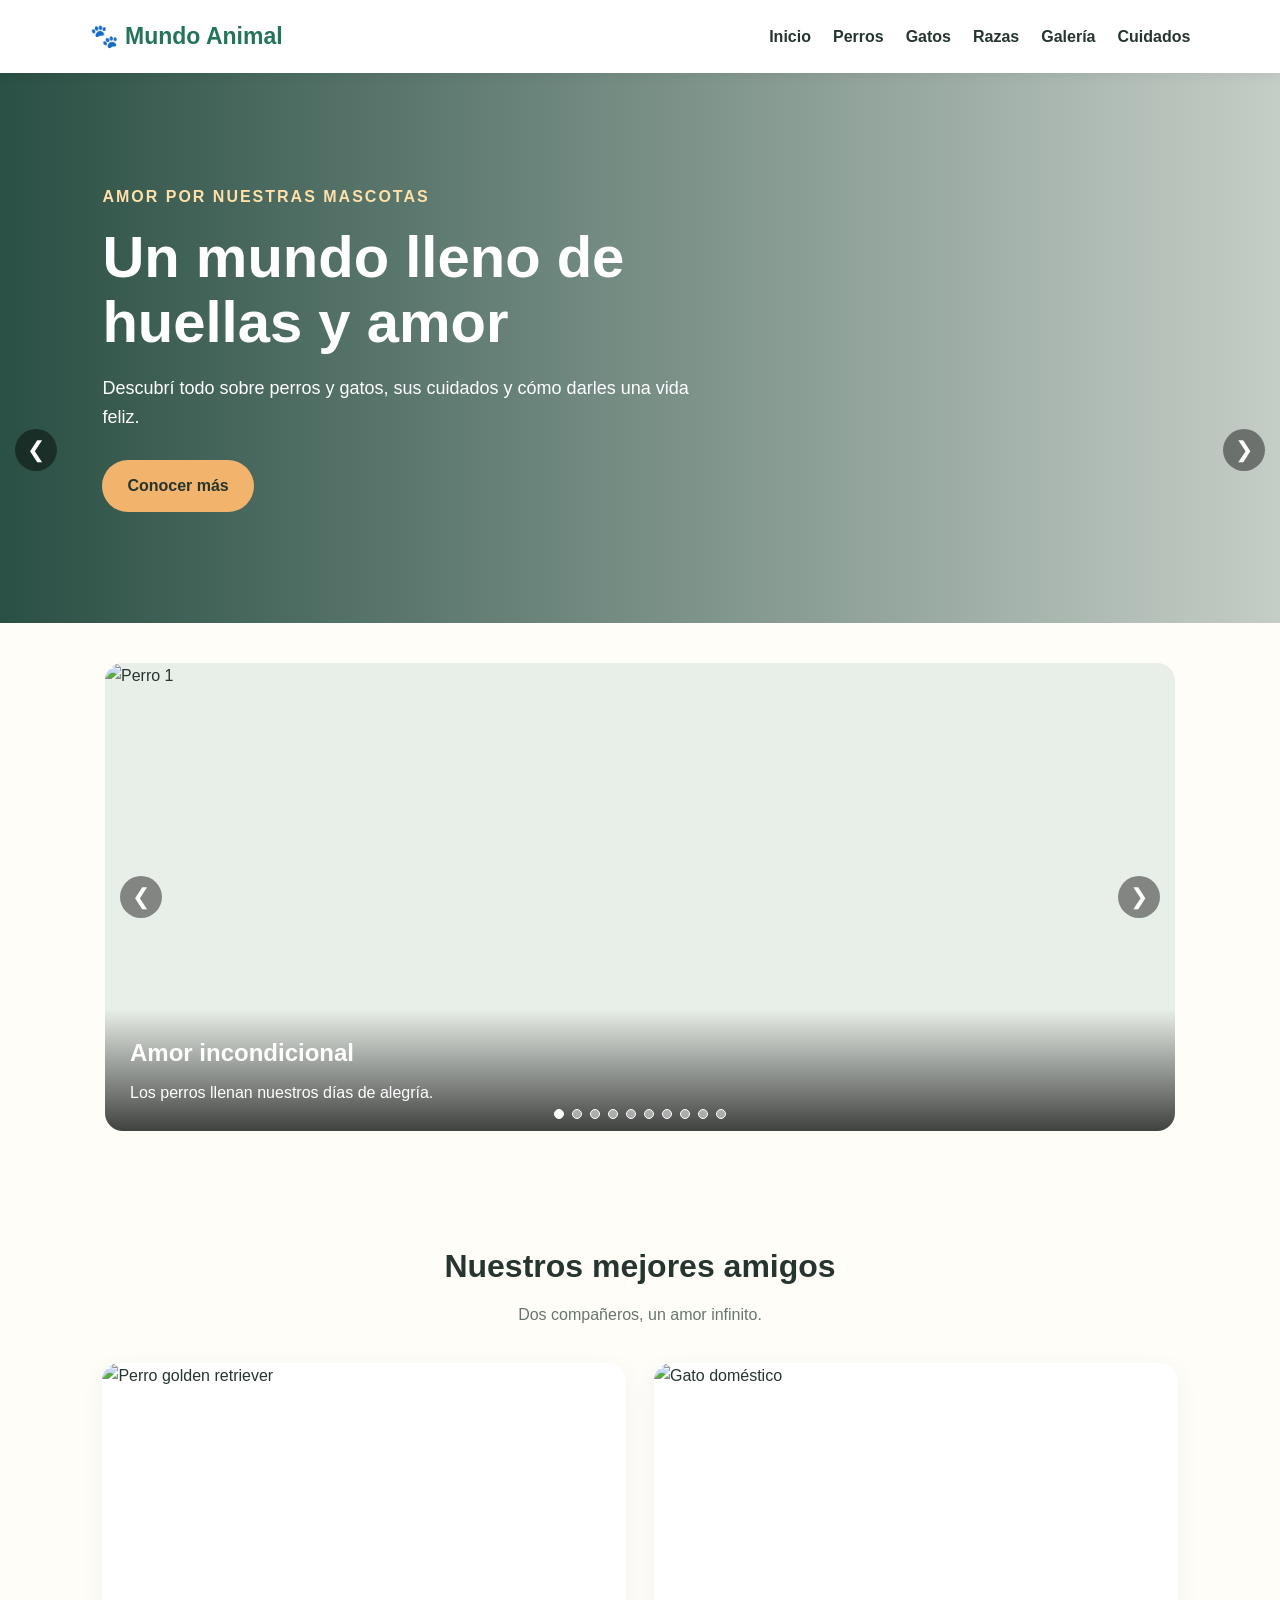
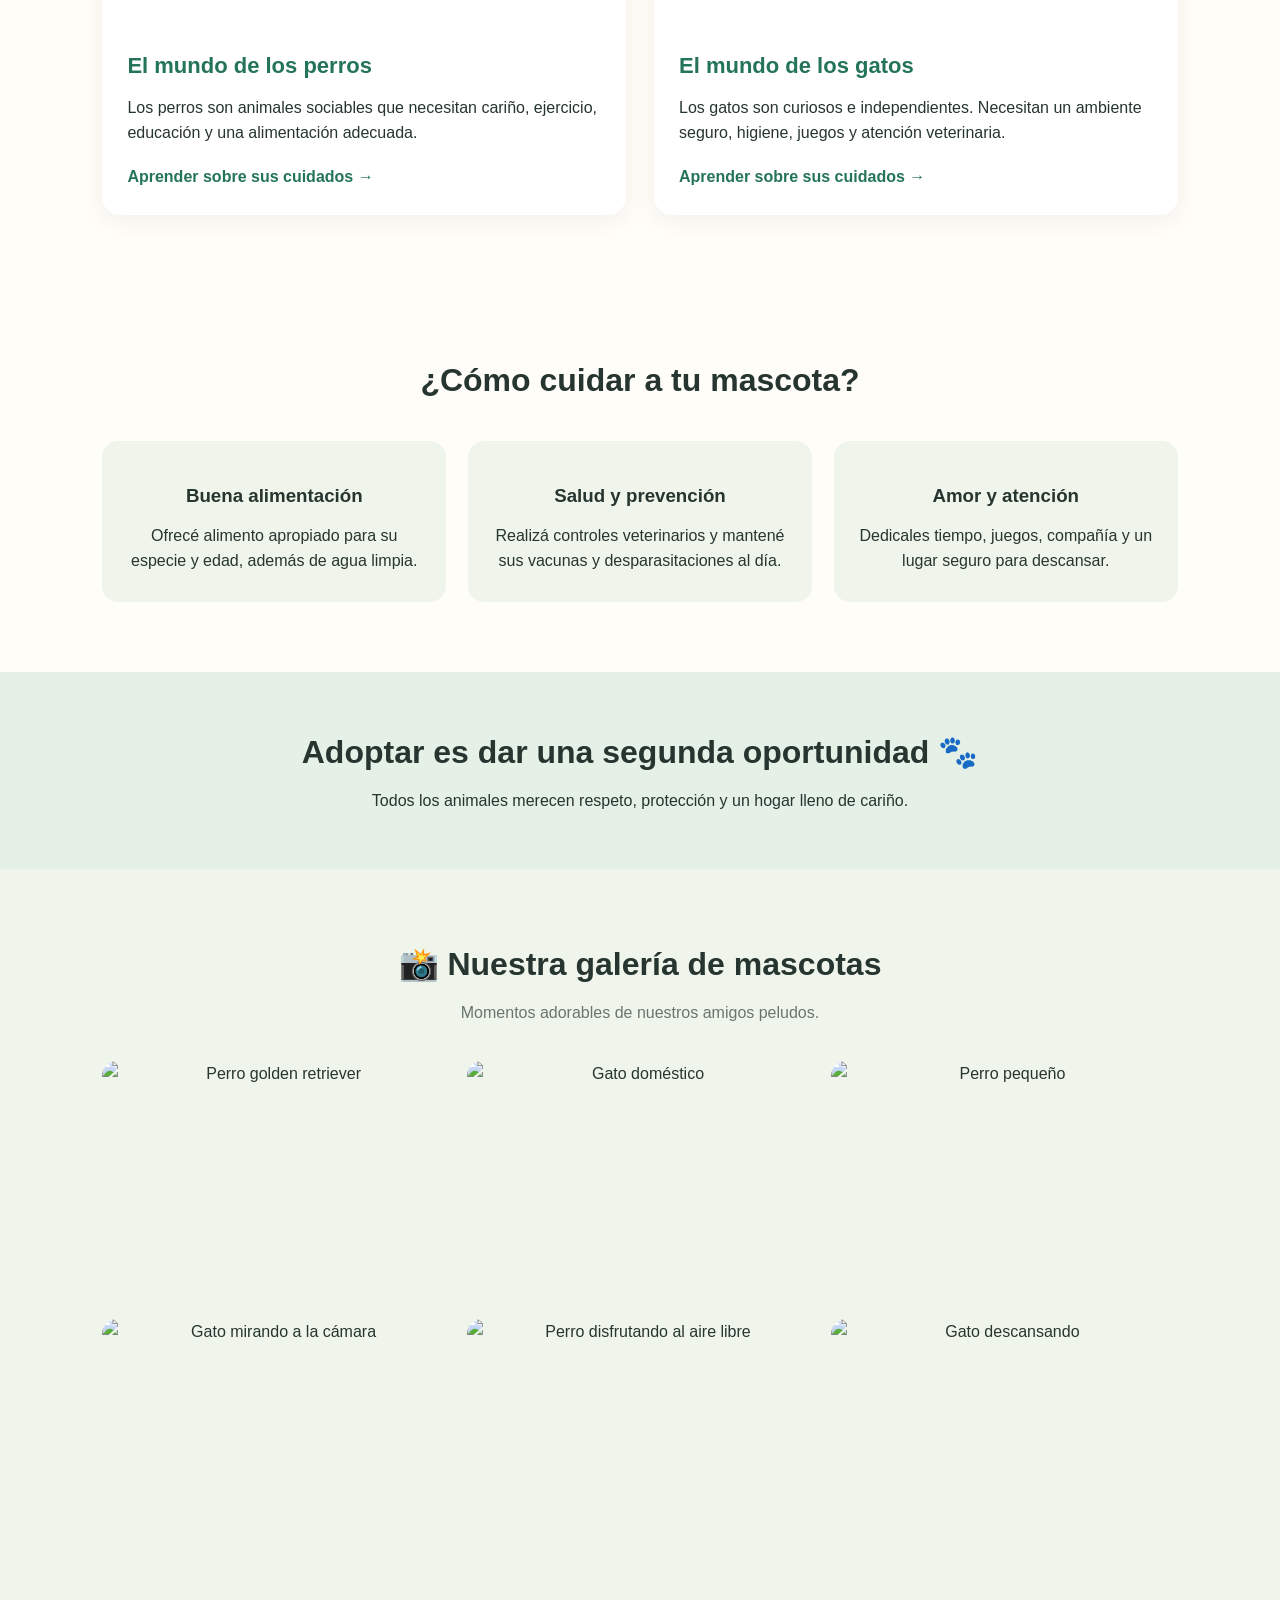
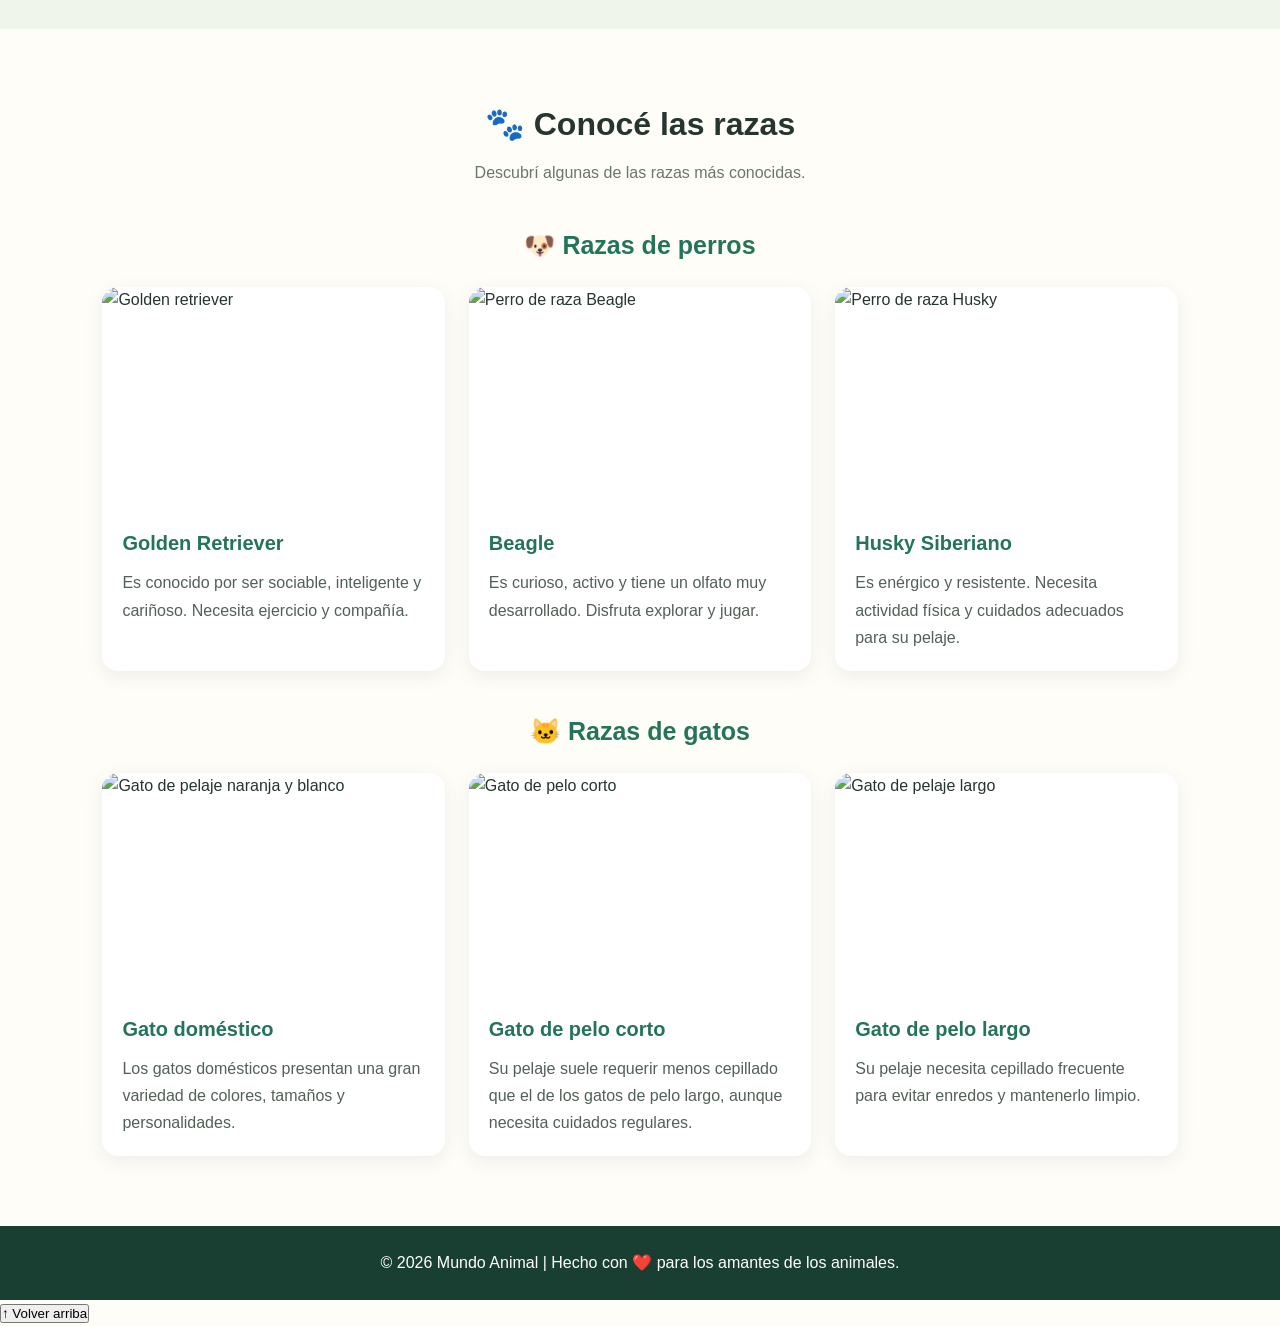
==== index.html @ a4039dd5 "Add files via upload" ====
<!DOCTYPE html>
<html lang="es">
<head>
    <meta charset="UTF-8">
    <meta name="viewport" content="width=device-width, initial-scale=1.0">
    <title>Mundo Animal | Perros y Gatos</title>
    <link rel="stylesheet" href="style.css">
</head>
<body>

    <header>
        <a href="#inicio" class="logo">🐾 Mundo Animal</a>

        <nav>
    <a href="#inicio">Inicio</a>
    <a href="#perros">Perros</a>
    <a href="#gatos">Gatos</a>
    <a href="#razas">Razas</a>
    <a href="#galeria">Galería</a>
    <a href="#cuidados">Cuidados</a>

        </nav>
    </header>

    <main>
        <section class="hero" id="inicio">
            <div class="hero-content">
                <p class="etiqueta">AMOR POR NUESTRAS MASCOTAS</p>
                <h1>Un mundo lleno de huellas y amor</h1>
                <p>
                    Descubrí todo sobre perros y gatos,
                    sus cuidados y cómo darles una vida feliz.
                </p>
                <a href="#mascotas" class="boton">Conocer más</a>
            </div>
        </section>
        

<!-- CARRUSEL DE PERROS Y GATOS -->
<section class="carrusel">
    <div class="carrusel-contenedor">

        <div class="carrusel-slide activo">
            <img src="Imagenes/perro1.jpg" alt="Perro 1">
            <div class="carrusel-texto">
                <h2>Amor incondicional</h2>
                <p>Los perros llenan nuestros días de alegría.</p>
            </div>
        </div>

        <div class="carrusel-slide">
            <img src="Imagenes/perro2.jpg" alt="Perro 2">
            <div class="carrusel-texto">
                <h2>Amigos para siempre</h2>
                <p>Una mascota hace cada momento especial.</p>
            </div>
        </div>

        <div class="carrusel-slide">
            <img src="Imagenes/perro3.jpg" alt="Perro 3">
            <div class="carrusel-texto">
                <h2>Tiempo para jugar</h2>
                <p>El juego es importante para su bienestar.</p>
            </div>
        </div>

        <div class="carrusel-slide">
            <img src="Imagenes/perro4.jpg" alt="Perro 4">
            <div class="carrusel-texto">
                <h2>Cuidar es amar</h2>
                <p>Bríndales atención, protección y cariño.</p>
            </div>
        </div>

        <div class="carrusel-slide">
            <img src="Imagenes/perro5.jpg" alt="Perro 5">
            <div class="carrusel-texto">
                <h2>Un compañero especial</h2>
                <p>Ellos merecen un hogar lleno de amor.</p>
            </div>
        </div>

        <div class="carrusel-slide">
            <img src="Imagenes/gato1.jpg" alt="Gato 1">
            <div class="carrusel-texto">
                <h2>Pequeños felinos</h2>
                <p>Los gatos llenan el hogar de ternura.</p>
            </div>
        </div>

        <div class="carrusel-slide">
            <img src="Imagenes/gato2.jpg" alt="Gato 2">
            <div class="carrusel-texto">
                <h2>Momentos de tranquilidad</h2>
                <p>Un lugar seguro es esencial para tu gato.</p>
            </div>
        </div>

        <div class="carrusel-slide">
            <img src="Imagenes/gato3.jpg" alt="Gato 3">
            <div class="carrusel-texto">
                <h2>Curiosos por naturaleza</h2>
                <p>Los gatos descubren el mundo a su manera.</p>
            </div>
        </div>

        <div class="carrusel-slide">
            <img src="Imagenes/gato4.jpg" alt="Gato 4">
            <div class="carrusel-texto">
                <h2>Cuidado y cariño</h2>
                <p>Su bienestar también depende de ti.</p>
            </div>
        </div>

        <div class="carrusel-slide">
            <img src="Imagenes/gato5.jpg" alt="Gato 5">
            <div class="carrusel-texto">
                <h2>Ronroneos de felicidad</h2>
                <p>Cuida y protege a tu compañero felino.</p>
            </div>
        </div>

        <button class="carrusel-flecha anterior"
                type="button" aria-label="Imagen anterior">
            &#10094;
        </button>

        <button class="carrusel-flecha siguiente"
                type="button" aria-label="Imagen siguiente">
            &#10095;
        </button>

        <div class="carrusel-puntos"></div>

    </div>
</section>


</div>

<div class="carrusel-slide">
    <img src="imagenes/perro2.jpg" alt="Perro">
    <div class="carrusel-texto">
        <h2>Momentos felices</h2>
        <p>Jugar también es parte de su bienestar.</p>
    </div>
</div>

<div class="carrusel-slide">
    <img src="imagenes/gato2.jpg" alt="Gato">
    <div class="carrusel-texto">
        <h2>Cuidado y ternura</h2>
        <p>Cada mascota necesita atención y cariño.</p>
    </div>
</div>

<div class="carrusel-slide">
    <img src="imagenes/perro3.jpg" alt="Perro">
    <div class="carrusel-texto">
        <h2>Un hogar lleno de amor</h2>
        <p>Cuida y protege a tus mejores amigos.</p>
    </div>
</div>

        <button class="carrusel-flecha anterior"
                type="button" aria-label="Imagen anterior">&#10094;</button>

        <button class="carrusel-flecha siguiente"
                type="button" aria-label="Imagen siguiente">&#10095;</button>

        <div class="carrusel-puntos"></div>
    </div>
</section>


        <section class="mascotas" id="mascotas">
            <h2>Nuestros mejores amigos</h2>
            <p class="subtitulo">Dos compañeros, un amor infinito.</p>

            <div class="tarjetas">
                <article class="tarjeta" id="perros">
                    <img
                        src="https://images.unsplash.com/photo-1552053831-71594a27632d?auto=format&fit=crop&w=800&q=80"
                        alt="Perro golden retriever"
                    >
                    <div class="tarjeta-contenido">
                        <h3>El mundo de los perros</h3>
                        <p>
                            Los perros son animales sociables que
                            necesitan cariño, ejercicio, educación
                            y una alimentación adecuada.
                        </p>
                        <a href="#cuidados">Aprender sobre sus cuidados →</a>
                    </div>
                </article>

                <article class="tarjeta" id="gatos">
                    <img
                        src="https://images.unsplash.com/photo-1573865526739-10659fec78a5?auto=format&fit=crop&w=800&q=80"
                        alt="Gato doméstico"
                    >
                    <div class="tarjeta-contenido">
                        <h3> El mundo de los gatos</h3>
                        <p>
                            Los gatos son curiosos e independientes.
                            Necesitan un ambiente seguro, higiene,
                            juegos y atención veterinaria.
                        </p>
                        <a href="#cuidados">Aprender sobre sus cuidados →</a>
                    </div>
                </article>
            </div>
        </section>

        <section class="cuidados" id="cuidados">
            <h2>¿Cómo cuidar a tu mascota?</h2>

            <div class="consejos">
                <div class="consejo">
                    <span></span>
                    <h3>Buena alimentación</h3>
                    <p>Ofrecé alimento apropiado para su especie y edad, además de agua limpia.</p>
                </div>

                <div class="consejo">
                    <span></span>
                    <h3>Salud y prevención</h3>
                    <p>Realizá controles veterinarios y mantené sus vacunas y desparasitaciones al día.</p>
                </div>

                <div class="consejo">
                    <span></span>
                    <h3>Amor y atención</h3>
                    <p>Dedicales tiempo, juegos, compañía y un lugar seguro para descansar.</p>
                </div>
            </div>
        </section>

        <section class="mensaje">
            <h2>Adoptar es dar una segunda oportunidad 🐾</h2>
            <p>Todos los animales merecen respeto, protección y un hogar lleno de cariño.</p>
        </section>
        
        <!-- GALERÍA DE FOTOS -->

<section class="galeria" id="galeria">
    <h2>📸 Nuestra galería de mascotas</h2>
    <p class="subtitulo">Momentos adorables de nuestros amigos peludos.</p>

<div class="galeria-grid">
    <img src="https://images.unsplash.com/photo-1552053831-71594a27632d?auto=format&fit=crop&w=700&q=80"
         alt="Perro golden retriever">

    <img src="https://images.unsplash.com/photo-1573865526739-10659fec78a5?auto=format&fit=crop&w=700&q=80"
         alt="Gato doméstico">

    <img src="https://images.unsplash.com/photo-1517849845537-4d257902454a?auto=format&fit=crop&w=700&q=80"
         alt="Perro pequeño">

    <img src="https://images.unsplash.com/photo-1514888286974-6c03e2ca1dba?auto=format&fit=crop&w=700&q=80"
         alt="Gato mirando a la cámara">

    <img src="https://images.unsplash.com/photo-1543466835-00a7907e9de1?auto=format&fit=crop&w=700&q=80"
         alt="Perro disfrutando al aire libre">

    <img src="https://images.unsplash.com/photo-1495360010541-f48722b34f7d?auto=format&fit=crop&w=700&q=80"
         alt="Gato descansando">
</div>

</section>

<!-- SECCIÓN DE RAZAS -->

<section class="razas" id="razas">
    <h2>🐾 Conocé las razas</h2>
    <p class="subtitulo">Descubrí algunas de las razas más conocidas.</p>

<h3 class="titulo-animal">🐶 Razas de perros</h3>

<div class="razas-grid">
    <article class="raza">
        <img src="https://images.unsplash.com/photo-1552053831-71594a27632d?auto=format&fit=crop&w=700&q=80"
             alt="Golden retriever">
        <div class="raza-info">
            <h4>Golden Retriever</h4>
            <p>Es conocido por ser sociable, inteligente y cariñoso. Necesita ejercicio y compañía.</p>
        </div>
    </article>

    <article class="raza">
        <img src="https://images.unsplash.com/photo-1551717743-49959800b1f6?auto=format&fit=crop&w=700&q=80"
             alt="Perro de raza Beagle">
        <div class="raza-info">
            <h4>Beagle</h4>
            <p>Es curioso, activo y tiene un olfato muy desarrollado. Disfruta explorar y jugar.</p>
        </div>
    </article>

    <article class="raza">
        <img src="https://images.unsplash.com/photo-1561037404-61cd46aa615b?auto=format&fit=crop&w=700&q=80"
             alt="Perro de raza Husky">
        <div class="raza-info">
            <h4>Husky Siberiano</h4>
            <p>Es enérgico y resistente. Necesita actividad física y cuidados adecuados para su pelaje.</p>
        </div>
    </article>
</div>

<h3 class="titulo-animal">🐱 Razas de gatos</h3>

<div class="razas-grid">
    <article class="raza">
        <img src="https://images.unsplash.com/photo-1573865526739-10659fec78a5?auto=format&fit=crop&w=700&q=80"
             alt="Gato de pelaje naranja y blanco">
        <div class="raza-info">
            <h4>Gato doméstico</h4>
            <p>Los gatos domésticos presentan una gran variedad de colores, tamaños y personalidades.</p>
        </div>
    </article>

    <article class="raza">
        <img src="https://images.unsplash.com/photo-1514888286974-6c03e2ca1dba?auto=format&fit=crop&w=700&q=80"
             alt="Gato de pelo corto">
        <div class="raza-info">
            <h4>Gato de pelo corto</h4>
            <p>Su pelaje suele requerir menos cepillado que el de los gatos de pelo largo, aunque necesita cuidados regulares.</p>
        </div>
    </article>

    <article class="raza">
        <img src="https://images.unsplash.com/photo-1513360371669-4adf3dd7dff8?auto=format&fit=crop&w=700&q=80"
             alt="Gato de pelaje largo">
        <div class="raza-info">
            <h4>Gato de pelo largo</h4>
            <p>Su pelaje necesita cepillado frecuente para evitar enredos y mantenerlo limpio.</p>
        </div>
    </article>
</div>


</section>
    </main>

    <footer>
        <p>© 2026 Mundo Animal | Hecho con ❤️ para los amantes de los animales.</p>
    </footer>

<!-- VENTANA PARA AMPLIAR FOTOGRAFÍAS -->
<div class="visor-fotos" id="visorFotos" aria-hidden="true">
    <button class="cerrar-visor" id="cerrarVisor"
            aria-label="Cerrar fotografía">&times;</button>

    <button class="foto-anterior" id="fotoAnterior"
            aria-label="Fotografía anterior">&#10094;</button>

    <figure>
        <img id="fotoAmpliada" src="" alt="">
        <figcaption id="descripcionFoto"></figcaption>
    </figure>

    <button class="foto-siguiente" id="fotoSiguiente"
            aria-label="Fotografía siguiente">&#10095;</button>
</div>

    <script src="script.js"></script>
</body>
</html>
---- style.css ----
* {
    margin: 0;
    padding: 0;
    box-sizing: border-box;
}

html {
    scroll-behavior: smooth;
    scroll-padding-top: 85px;
}

body {
    font-family: Arial, sans-serif;
    color: #26352f;
    background: #fffdf8;
    line-height: 1.6;
}

header {
    background: #ffffff;
    padding: 18px 7%;
    display: flex;
    justify-content: space-between;
    align-items: center;
    gap: 20px;
    flex-wrap: wrap;
    position: sticky;
    top: 0;
    z-index: 10;
    box-shadow: 0 2px 12px #00000010;
}

.logo {
    color: #24745a;
    font-size: 23px;
    font-weight: bold;
    text-decoration: none;
}

nav {
    display: flex;
    gap: 22px;
    flex-wrap: wrap;
}

nav a {
    color: #26352f;
    text-decoration: none;
    font-weight: bold;
}

nav a:hover {
    color: #e58c56;
}

.hero {
    min-height: 480px;
    padding: 80px 8%;
    display: flex;
    align-items: center;
    background:
        linear-gradient(90deg, #153e32e8, #153e3240),
        url("https://images.unsplash.com/photo-1450778869180-41d0601e046e?auto=format&fit=crop&w=1600&q=85")
        center/cover;
    color: white;
}

.hero-content {
    max-width: 620px;
}

.etiqueta {
    color: #ffe0a8;
    font-weight: bold;
    letter-spacing: 2px;
    margin-bottom: 15px;
}

.hero h1 {
    font-size: clamp(36px, 5vw, 58px);
    line-height: 1.12;
    margin-bottom: 20px;
}

.hero-content > p:not(.etiqueta) {
    font-size: 18px;
    margin-bottom: 28px;
}

.boton {
    display: inline-block;
    background: #f2b36d;
    color: #26352f;
    padding: 13px 25px;
    border-radius: 30px;
    font-weight: bold;
    text-decoration: none;
    transition: 0.2s;
}

.boton:hover {
    background: #ffd29c;
    transform: translateY(-2px);
}

.mascotas,
.cuidados {
    padding: 70px 8%;
    text-align: center;
}

.mascotas h2,
.cuidados h2,
.mensaje h2 {
    font-size: 32px;
    margin-bottom: 10px;
}

.subtitulo {
    color: #68766f;
    margin-bottom: 35px;
}

.tarjetas {
    display: grid;
    grid-template-columns: repeat(2, minmax(0, 1fr));
    gap: 28px;
    text-align: left;
}

.tarjeta {
    background: white;
    border-radius: 18px;
    overflow: hidden;
    box-shadow: 0 6px 24px #0000000e;
    transition: transform 0.25s;
}

.tarjeta:hover {
    transform: translateY(-5px);
}

.tarjeta img {
    width: 100%;
    height: 260px;
    object-fit: cover;
    display: block;
}

.tarjeta-contenido {
    padding: 25px;
}

.tarjeta h3 {
    color: #24745a;
    font-size: 22px;
    margin-bottom: 12px;
}

.tarjeta p {
    margin-bottom: 18px;
}

.tarjeta a {
    color: #24745a;
    font-weight: bold;
    text-decoration: none;
}

.consejos {
    display: grid;
    grid-template-columns: repeat(3, minmax(0, 1fr));
    gap: 22px;
    margin-top: 35px;
}

.consejo {
    background: #f0f5eb;
    padding: 28px 20px;
    border-radius: 16px;
}

.consejo span {
    font-size: 36px;
}

.consejo h3 {
    margin: 12px 0;
}

.mensaje {
    background: #e5f0e6;
    text-align: center;
    padding: 55px 8%;
}

footer {
    background: #193f33;
    color: white;
    text-align: center;
    padding: 24px 6%;
}

@media (max-width: 700px) {
    header {
        justify-content: center;
    }

    nav {
        justify-content: center;
        gap: 12px 18px;
    }

    .hero {
        min-height: 420px;
        padding: 55px 7%;
    }

    .tarjetas,
    .consejos {
        grid-template-columns: 1fr;
    }

    .mascotas,
    .cuidados {
        padding: 50px 6%;
    }

    .mascotas h2,
    .cuidados h2,
    .mensaje h2 {
        font-size: 27px;
    }
}
/* GALERÍA DE FOTOS */
.galeria {
padding: 70px 8%;
text-align: center;
background: #f0f5eb;
}

.galeria h2,
.razas h2 {
font-size: 32px;
margin-bottom: 10px;
}

.galeria-grid {
display: grid;
grid-template-columns: repeat(3, minmax(0, 1fr));
gap: 18px;
margin-top: 35px;
}

.galeria-grid img {
width: 100%;
height: 240px;
object-fit: cover;
border-radius: 15px;
display: block;
transition: transform 0.3s, box-shadow 0.3s;
}

.galeria-grid img:hover {
transform: scale(1.035);
box-shadow: 0 8px 22px #00000025;
}

/* SECCIÓN DE RAZAS */
.razas {
padding: 70px 8%;
text-align: center;
}

.titulo-animal {
margin: 40px 0 22px;
color: #24745a;
font-size: 25px;
}

.razas-grid {
display: grid;
grid-template-columns: repeat(3, minmax(0, 1fr));
gap: 24px;
text-align: left;
}

.raza {
background: white;
border-radius: 16px;
overflow: hidden;
box-shadow: 0 5px 20px #00000012;
transition: transform 0.25s;
}

.raza:hover {
transform: translateY(-5px);
}

.raza img {
display: block;
width: 100%;
height: 220px;
object-fit: cover;
}

.raza-info {
padding: 20px;
}

.raza-info h4 {
font-size: 20px;
color: #24745a;
margin-bottom: 10px;
}

.raza-info p {
color: #526057;
line-height: 1.7;
}

/* ADAPTACIÓN A CELULARES */

@media (max-width: 700px) {
    .galeria-grid {
        grid-template-columns: repeat(2, minmax(0, 1fr));
    }

    .razas-grid {
        grid-template-columns: 1fr;
    }

    .galeria,
    .razas {
        padding: 50px 6%;
    }

    .galeria-grid img {
        height: 180px;
    }
}

@media (max-width: 420px) {
    .galeria-grid {
        grid-template-columns: 1fr;
    }
}


/* FOTOGRAFÍAS AMPLIABLES */
.galeria-grid img,
.razas-grid img,
.tarjeta img {
    cursor: zoom-in;
}

.visor-fotos {
    position: fixed;
    inset: 0;
    background: rgba(0, 0, 0, 0.92);
    z-index: 1000;
    display: none;
    align-items: center;
    justify-content: center;
    gap: 20px;
    padding: 60px 20px;
}

.visor-fotos.activo {
    display: flex;
}

.visor-fotos figure {
    max-width: 85%;
    text-align: center;
}

.visor-fotos figure img {
    display: block;
    max-width: 100%;
    width: auto;
    max-height: 75vh;
    object-fit: contain;
    margin: auto;
    border-radius: 10px;
}

.visor-fotos figcaption {
    color: white;
    margin-top: 15px;
    font-size: 17px;
}

.visor-fotos button {
    border: none;
    color: white;
    background: rgba(255, 255, 255, 0.15);
    cursor: pointer;
    border-radius: 50%;
    width: 48px;
    height: 48px;
    font-size: 28px;
    flex-shrink: 0;
}

.visor-fotos button:hover {
    background: rgba(255, 255, 255, 0.3);
}

.visor-fotos .cerrar-visor {
    position: absolute;
    top: 18px;
    right: 22px;
    font-size: 36px;
}

@media (max-width: 600px) {
    .visor-fotos {
        gap: 8px;
        padding: 60px 8px;
    }

    .visor-fotos figure {
        max-width: calc(100% - 90px);
    }

    .visor-fotos figure img {
        max-height: 65vh;
    }
    .visor-fotos button {
        width: 38px;
        height: 38px;
        font-size: 22px;
    }
}
html,
body {
    width: 100%;
    min-height: 100%;
    margin: 0;
}

body {
    overflow-x: hidden;
}

.hero {
    width: 100%;
    min-height: 550px;
    padding: 80px 8%;
    box-sizing: border-box;
    background-size: cover;
    background-position: center;
}

.tarjetas,
.galeria-grid,
.razas-grid,
.consejos {
    width: 100%;
    box-sizing: border-box;
}

img {
    max-width: 100%;
}

.visor-fotos {
  display: none;
}

.visor-fotos.activo {
  display: flex;
  position: fixed;
  inset: 0;
  z-index: 9999;
  background: rgba(0, 0, 0, 0.9);
  align-items: center;
  justify-content: center;
}

.visor-fotos img {
  max-width: 90%;
  max-height: 85vh;
  object-fit: contain;
}

/* ANIMACIÓN DE LA PORTADA */

@keyframes aparecerDesdeAbajo {
    from {
        opacity: 0;
        transform: translateY(30px);
    }

    to {
        opacity: 1;
        transform: translateY(0);
    }
}

.hero-content .etiqueta {
    animation: aparecerDesdeAbajo 0.7s ease both;
}

.hero-content h1 {
    animation: aparecerDesdeAbajo 0.8s ease 0.15s both;
}

.hero-content > p:not(.etiqueta) {
    animation: aparecerDesdeAbajo 0.8s ease 0.3s both;
}

.hero-content .boton {
    animation: aparecerDesdeAbajo 0.8s ease 0.45s both;
}

/* MOVIMIENTO DE TARJETAS */

.tarjeta,
.consejo,
.raza {
    transition: transform 0.35s ease, box-shadow 0.35s ease;
}

.tarjeta:hover,
.consejo:hover,
.raza:hover {
    transform: translateY(-6px);
    box-shadow: 0 12px 28px #00000018;
}

/* ZOOM DE IMÁGENES */

.tarjeta img,
.raza img,
.galeria-grid img {
    transition: transform 0.4s ease;
}

.tarjeta:hover img,
.raza:hover img,
.galeria-grid img:hover {
    transform: scale(1.04);
}

/* CARRUSEL DE FOTOGRAFÍAS */

.galeria-carrusel {
    display: flex;
    align-items: center;
    gap: 12px;
    margin-top: 30px;
}

.galeria-carrusel .galeria-grid {
    display: flex;
    flex: 1;
    min-width: 0;
    gap: 18px;
    margin-top: 0;
    overflow-x: auto;
    scroll-snap-type: x mandatory;
    scroll-behavior: smooth;
    scrollbar-width: none;
}

.galeria-carrusel .galeria-grid::-webkit-scrollbar {
    display: none;
}

.galeria-carrusel .galeria-grid img {
    flex: 0 0 calc((100% - 36px) / 3);
    min-width: 0;
    scroll-snap-align: start;
}

.flecha-carrusel {
    flex-shrink: 0;
    width: 42px;
    height: 42px;
    border: none;
    border-radius: 50%;
    background: #24745a;
    color: white;
    font-size: 18px;
    cursor: pointer;
}

.flecha-carrusel:hover {
    background: #193f33;
}

@media (max-width: 700px) {
    .galeria-carrusel .galeria-grid img {
        flex-basis: 100%;
    }
}


/* =====================================
   ANIMACIONES DE MUNDO ANIMAL
===================================== */

/* Animación de entrada */

@keyframes aparecerDesdeAbajo {
    from {
        opacity: 0;
        transform: translateY(30px);
    }

    to {
        opacity: 1;
        transform: translateY(0);
    }
}

/* Animación del texto principal */

.hero-content .etiqueta {
    animation: aparecerDesdeAbajo 0.7s ease both;
}

.hero-content h1 {
    animation: aparecerDesdeAbajo 0.8s ease 0.15s both;
}

.hero-content > p:not(.etiqueta) {
    animation: aparecerDesdeAbajo 0.8s ease 0.3s both;
}

.hero-content .boton {
    animation: aparecerDesdeAbajo 0.8s ease 0.45s both;
}

/* Movimiento de las tarjetas */

.tarjeta,
.consejo,
.raza {
    transition:
        transform 0.35s ease,
        box-shadow 0.35s ease;
}

.tarjeta:hover,
.consejo:hover,
.raza:hover {
    transform: translateY(-6px);
    box-shadow: 0 12px 28px #00000018;
}

/* Zoom suave de las fotografías */

.tarjeta img,
.raza img,
.galeria-grid img {
    transition: transform 0.4s ease;
}

.tarjeta:hover img,
.raza:hover img,
.galeria-grid img:hover {
    transform: scale(1.04);
}

/* Movimiento suave al recorrer la página */

html {
    scroll-behavior: smooth;
}

/* Respetar la preferencia de movimiento reducido */

@media (prefers-reduced-motion: reduce) {
    *,
    *::before,
    *::after {
        animation: none !important;
        transition: none !important;
        scroll-behavior: auto !important;
    }
}


/* PRUEBA DE ANIMACIÓN */

@keyframes aparecer {
    from {
        opacity: 0;
        transform: translateY(35px);
    }

    to {
        opacity: 1;
        transform: translateY(0);
    }
}

.hero-content h1 {
    animation: aparecer 1.2s ease both;
}

.tarjeta {
    transition: transform 0.4s ease, box-shadow 0.4s ease;
}

.tarjeta:hover {
    transform: translateY(-10px);
    box-shadow: 0 12px 25px #00000030;
}


/* Animación de entrada para la galería */
@keyframes aparecerGaleria {
    from {
        opacity: 0;
        transform: translateY(25px);
    }
    to {
        opacity: 1;
        transform: translateY(0);
    }
}

.galeria-grid img {
    animation: aparecerGaleria 0.8s ease both;
}

/* Aparición escalonada de las imágenes */
.galeria-grid img:nth-child(2) {
    animation-delay: 0.15s;
}

.galeria-grid img:nth-child(3) {
    animation-delay: 0.30s;
}

.galeria-grid img:nth-child(4) {
    animation-delay: 0.45s;
}


/* CARRUSEL */
.carrusel {
    width: 100%;
    max-width: 1100px;
    margin: 40px auto;
    padding: 0 15px;
}

.carrusel-contenedor {
    position: relative;
    overflow: hidden;
    border-radius: 18px;
    aspect-ratio: 16 / 7;
    background: #e8eee8;
}

.carrusel-slide {
    position: absolute;
    inset: 0;
    opacity: 0;
    visibility: hidden;
    transition: opacity 0.7s ease;
}

.carrusel-slide.activo {
    opacity: 1;
    visibility: visible;
}

.carrusel-slide img {
    width: 100%;
    height: 100%;
    object-fit: cover;
    display: block;
}

.carrusel-texto {
    position: absolute;
    left: 0;
    right: 0;
    bottom: 0;
    padding: 25px;
    color: white;
    background: linear-gradient(transparent, #000000b8);
}

.carrusel-texto h2 {
    margin: 0 0 8px;
}

.carrusel-texto p {
    margin: 0;
}

.carrusel-flecha {
    position: absolute;
    top: 50%;
    transform: translateY(-50%);
    border: none;
    border-radius: 50%;
    width: 42px;
    height: 42px;
    cursor: pointer;
    color: white;
    background: #00000070;
    font-size: 22px;
    z-index: 2;
}

.carrusel-flecha:hover {
    background: #000000b0;
}

.carrusel-flecha.anterior {
    left: 15px;
}

.carrusel-flecha.siguiente {
    right: 15px;
}

.carrusel-puntos {
    position: absolute;
    bottom: 12px;
    left: 50%;
    transform: translateX(-50%);
    display: flex;
    gap: 8px;
    z-index: 3;
}

.carrusel-punto {
    width: 10px;
    height: 10px;
    padding: 0;
    border: 1px solid white;
    border-radius: 50%;
    background: #ffffff80;
    cursor: pointer;
}

.carrusel-punto.activo {
    background: white;
}

@media (max-width: 600px) {
    .carrusel-contenedor {
        aspect-ratio: 4 / 3;
    }

    .carrusel-texto {
        padding: 15px;
        padding-bottom: 35px;
    }

    .carrusel-texto h2 {
        font-size: 20px;
    }

    .carrusel-texto p {
        font-size: 14px;
    }
}


/* Mostrar el visor al abrir una fotografía */
.visor-fotos[aria-hidden="false"] {
    display: flex !important;
    position: fixed;
    inset: 0;
    z-index: 9999;
    align-items: center;
    justify-content: center;
}

/* Ocultar el visor al cerrarlo */
.visor-fotos[aria-hidden="true"] {
    display: none !important;
}
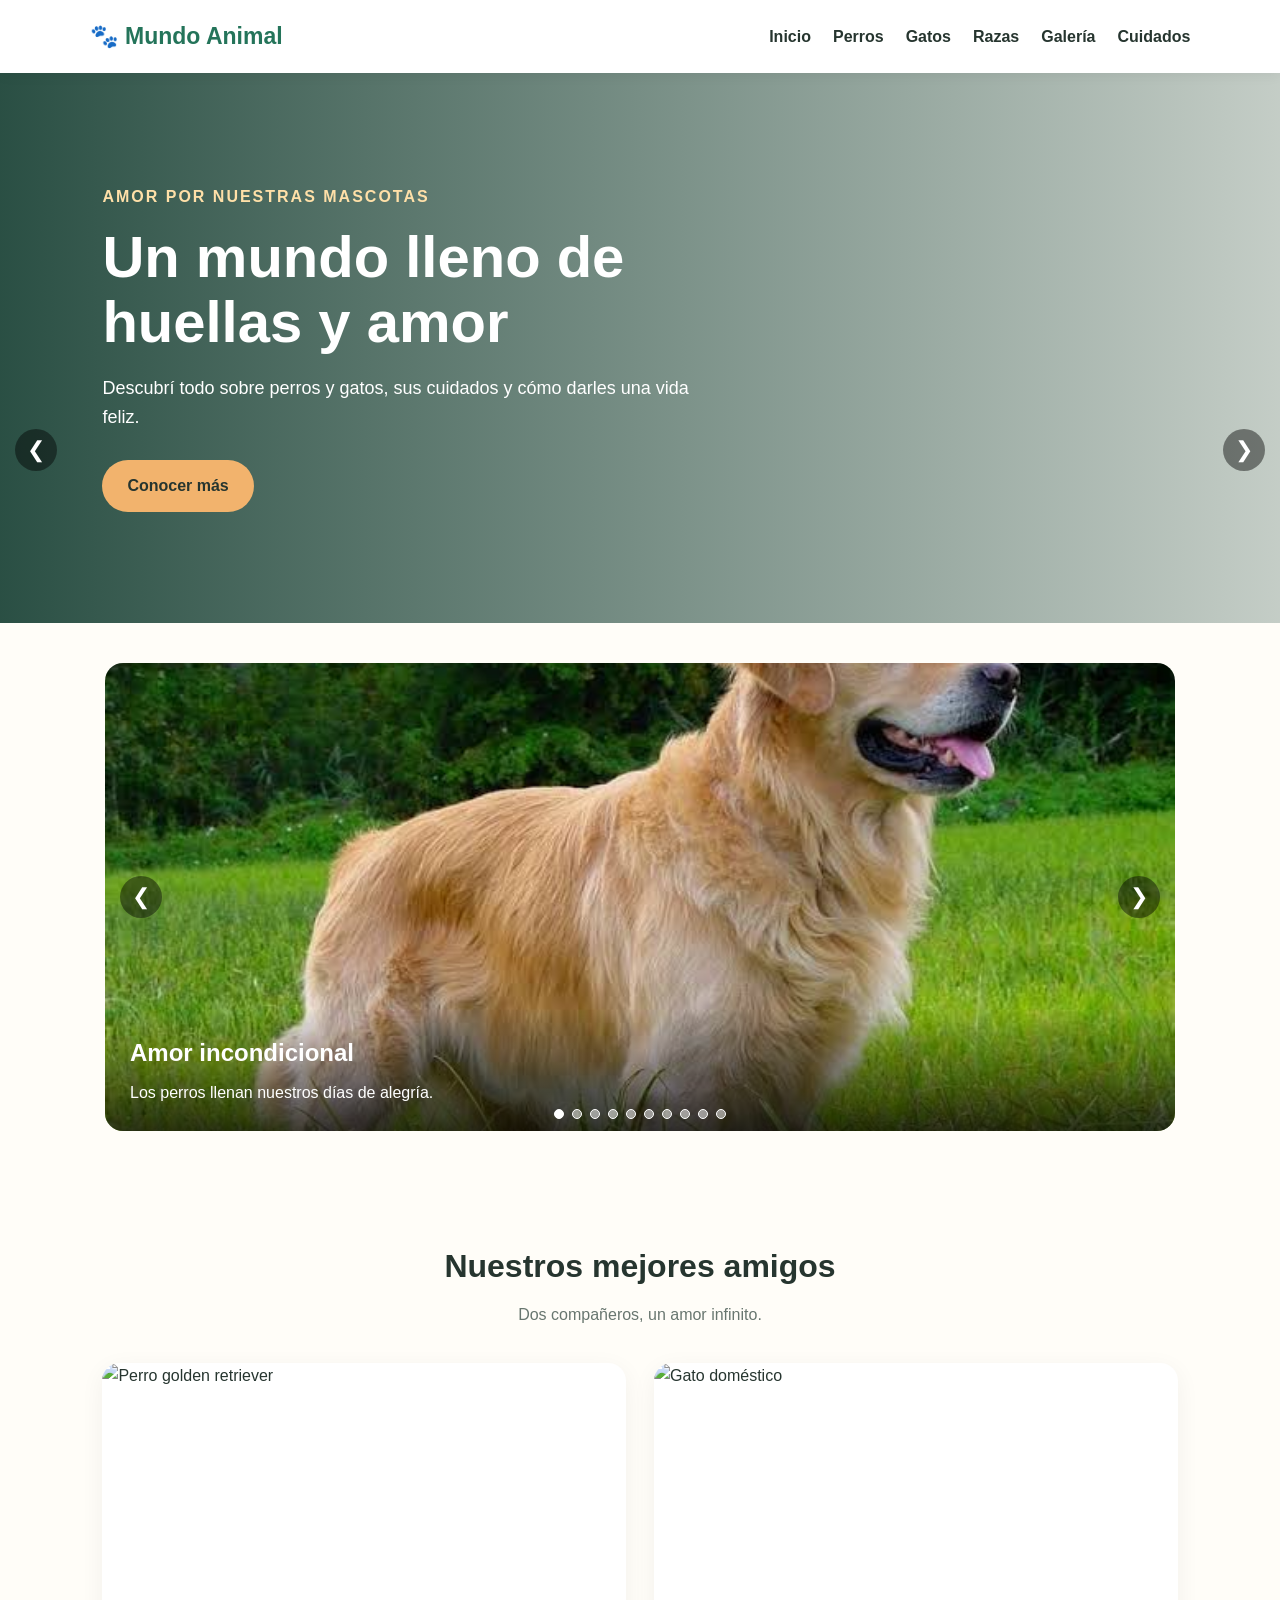
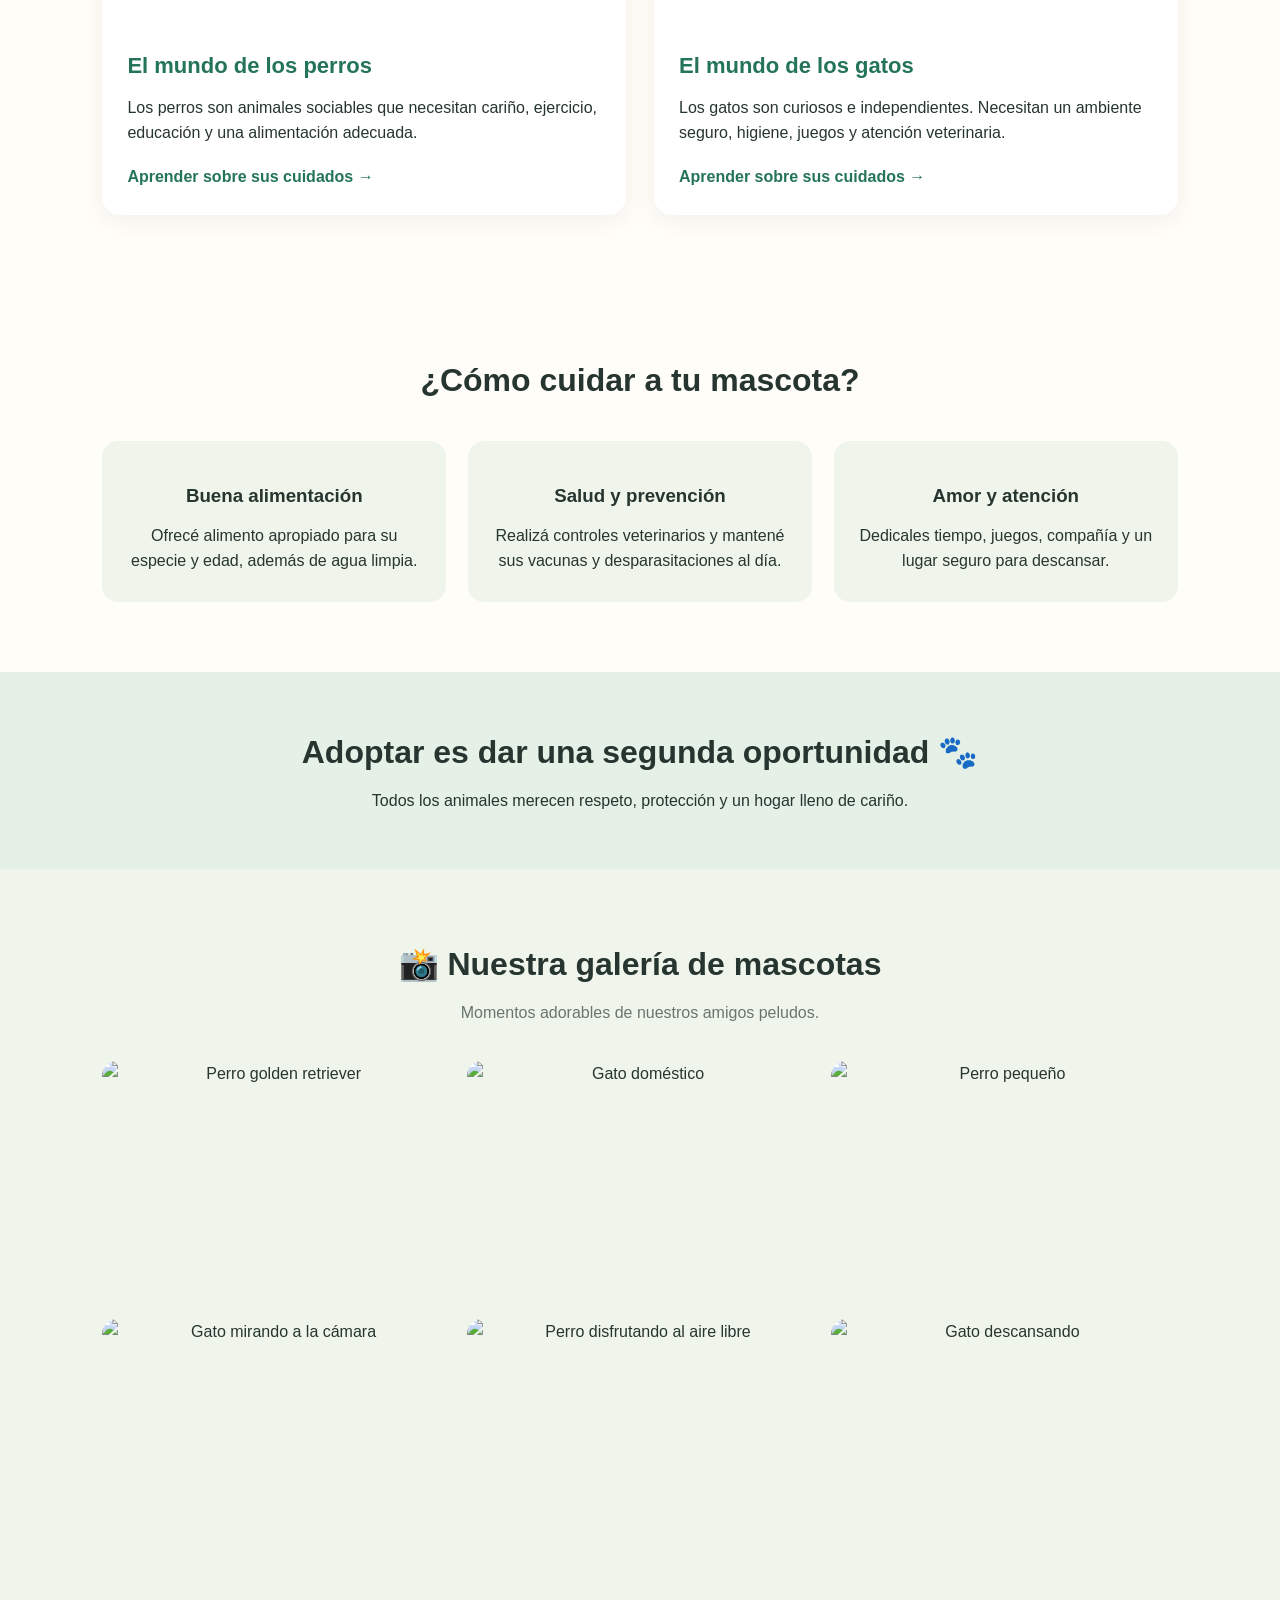
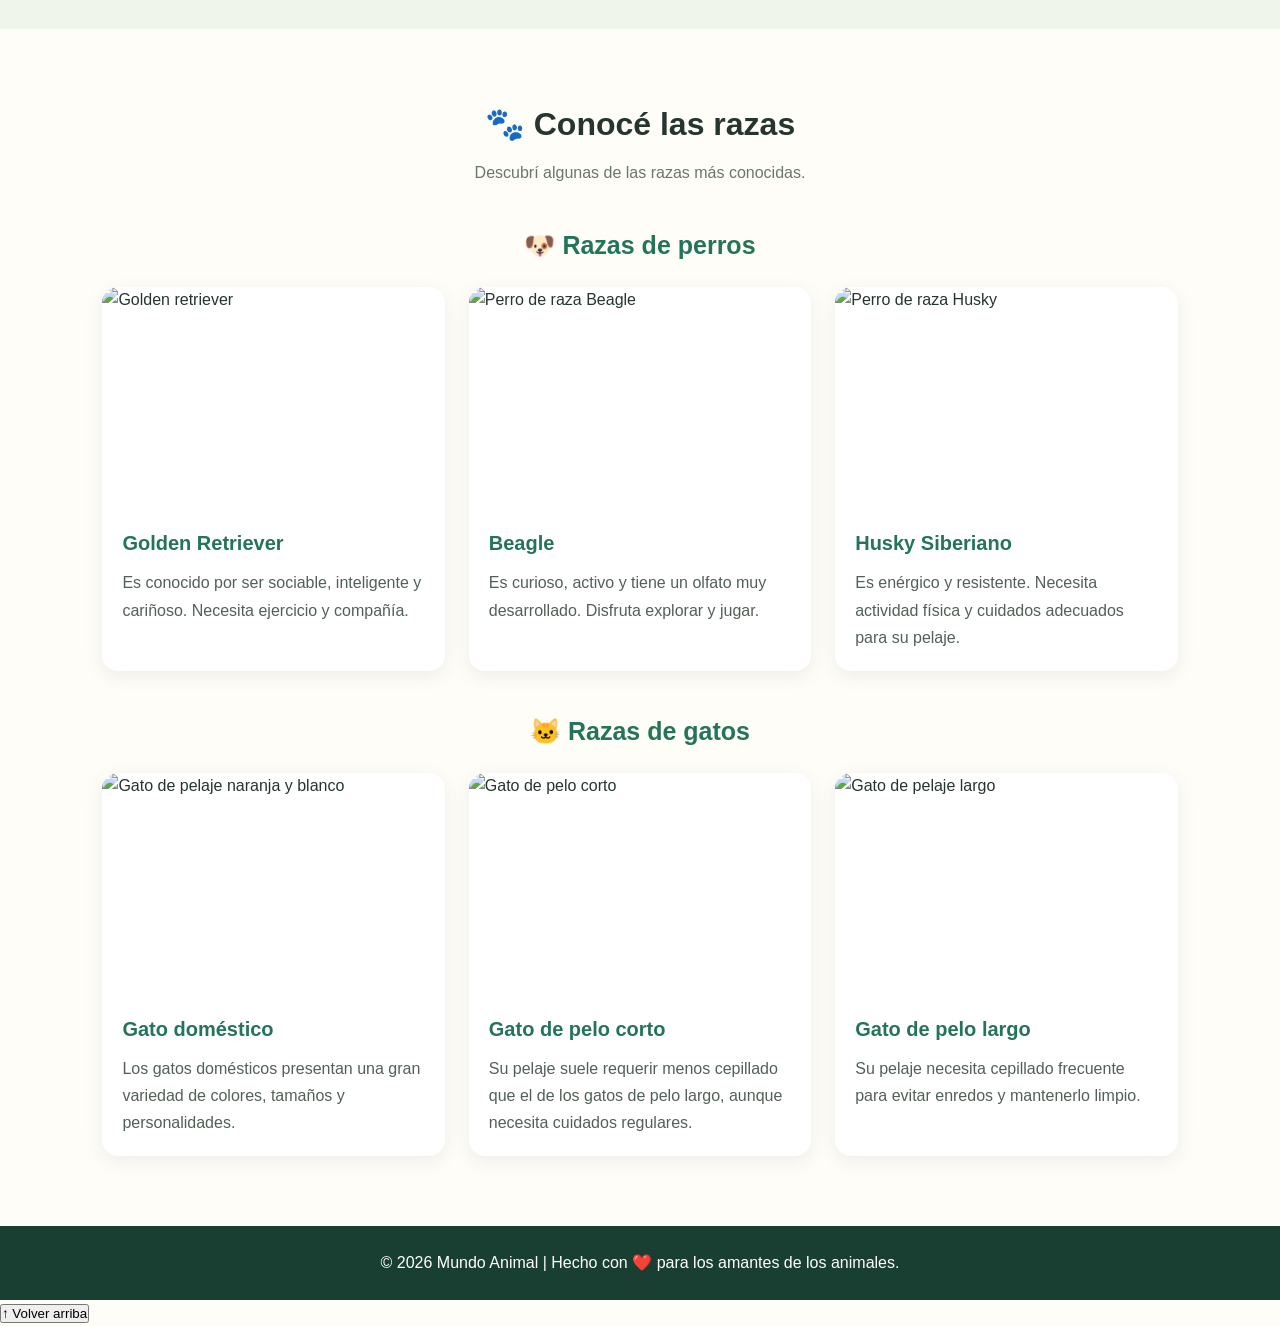
==== commit 2ac6a07e: "Add files via upload" ====
--- a/index.html
+++ b/index.html
@@ -42,7 +42,7 @@
     <div class="carrusel-contenedor">
 
         <div class="carrusel-slide activo">
-            <img src="Imagenes/perro1.jpg" alt="Perro 1">
+            <img src="perro1.jpg" alt="Perro 1">
             <div class="carrusel-texto">
                 <h2>Amor incondicional</h2>
                 <p>Los perros llenan nuestros días de alegría.</p>
@@ -50,7 +50,7 @@
         </div>
 
         <div class="carrusel-slide">
-            <img src="Imagenes/perro2.jpg" alt="Perro 2">
+            <img src="perro2.jpg" alt="Perro 2">
             <div class="carrusel-texto">
                 <h2>Amigos para siempre</h2>
                 <p>Una mascota hace cada momento especial.</p>
@@ -58,7 +58,7 @@
         </div>
 
         <div class="carrusel-slide">
-            <img src="Imagenes/perro3.jpg" alt="Perro 3">
+            <img src="perro3.jpg" alt="Perro 3">
             <div class="carrusel-texto">
                 <h2>Tiempo para jugar</h2>
                 <p>El juego es importante para su bienestar.</p>
@@ -66,7 +66,7 @@
         </div>
 
         <div class="carrusel-slide">
-            <img src="Imagenes/perro4.jpg" alt="Perro 4">
+            <img src="perro4.jpg" alt="Perro 4">
             <div class="carrusel-texto">
                 <h2>Cuidar es amar</h2>
                 <p>Bríndales atención, protección y cariño.</p>
@@ -74,7 +74,7 @@
         </div>
 
         <div class="carrusel-slide">
-            <img src="Imagenes/perro5.jpg" alt="Perro 5">
+            <img src="perro5.jpg" alt="Perro 5">
             <div class="carrusel-texto">
                 <h2>Un compañero especial</h2>
                 <p>Ellos merecen un hogar lleno de amor.</p>
@@ -82,7 +82,7 @@
         </div>
 
         <div class="carrusel-slide">
-            <img src="Imagenes/gato1.jpg" alt="Gato 1">
+            <img src="gato1.jpg" alt="Gato 1">
             <div class="carrusel-texto">
                 <h2>Pequeños felinos</h2>
                 <p>Los gatos llenan el hogar de ternura.</p>
@@ -90,7 +90,7 @@
         </div>
 
         <div class="carrusel-slide">
-            <img src="Imagenes/gato2.jpg" alt="Gato 2">
+            <img src="gato2.jpg" alt="Gato 2">
             <div class="carrusel-texto">
                 <h2>Momentos de tranquilidad</h2>
                 <p>Un lugar seguro es esencial para tu gato.</p>
@@ -98,7 +98,7 @@
         </div>
 
         <div class="carrusel-slide">
-            <img src="Imagenes/gato3.jpg" alt="Gato 3">
+            <img src="gato3.jpg" alt="Gato 3">
             <div class="carrusel-texto">
                 <h2>Curiosos por naturaleza</h2>
                 <p>Los gatos descubren el mundo a su manera.</p>
@@ -106,7 +106,7 @@
         </div>
 
         <div class="carrusel-slide">
-            <img src="Imagenes/gato4.jpg" alt="Gato 4">
+            <img src="gato4.jpg" alt="Gato 4">
             <div class="carrusel-texto">
                 <h2>Cuidado y cariño</h2>
                 <p>Su bienestar también depende de ti.</p>
@@ -114,7 +114,7 @@
         </div>
 
         <div class="carrusel-slide">
-            <img src="Imagenes/gato5.jpg" alt="Gato 5">
+            <img src="gato5.jpg" alt="Gato 5">
             <div class="carrusel-texto">
                 <h2>Ronroneos de felicidad</h2>
                 <p>Cuida y protege a tu compañero felino.</p>
@@ -140,7 +140,7 @@
 </div>
 
 <div class="carrusel-slide">
-    <img src="imagenes/perro2.jpg" alt="Perro">
+    <img src="perro2.jpg" alt="Perro">
     <div class="carrusel-texto">
         <h2>Momentos felices</h2>
         <p>Jugar también es parte de su bienestar.</p>
@@ -148,7 +148,7 @@
 </div>
 
 <div class="carrusel-slide">
-    <img src="imagenes/gato2.jpg" alt="Gato">
+    <img src="gato2.jpg" alt="Gato">
     <div class="carrusel-texto">
         <h2>Cuidado y ternura</h2>
         <p>Cada mascota necesita atención y cariño.</p>
@@ -156,7 +156,7 @@
 </div>
 
 <div class="carrusel-slide">
-    <img src="imagenes/perro3.jpg" alt="Perro">
+    <img src="perro3.jpg" alt="Perro">
     <div class="carrusel-texto">
         <h2>Un hogar lleno de amor</h2>
         <p>Cuida y protege a tus mejores amigos.</p>
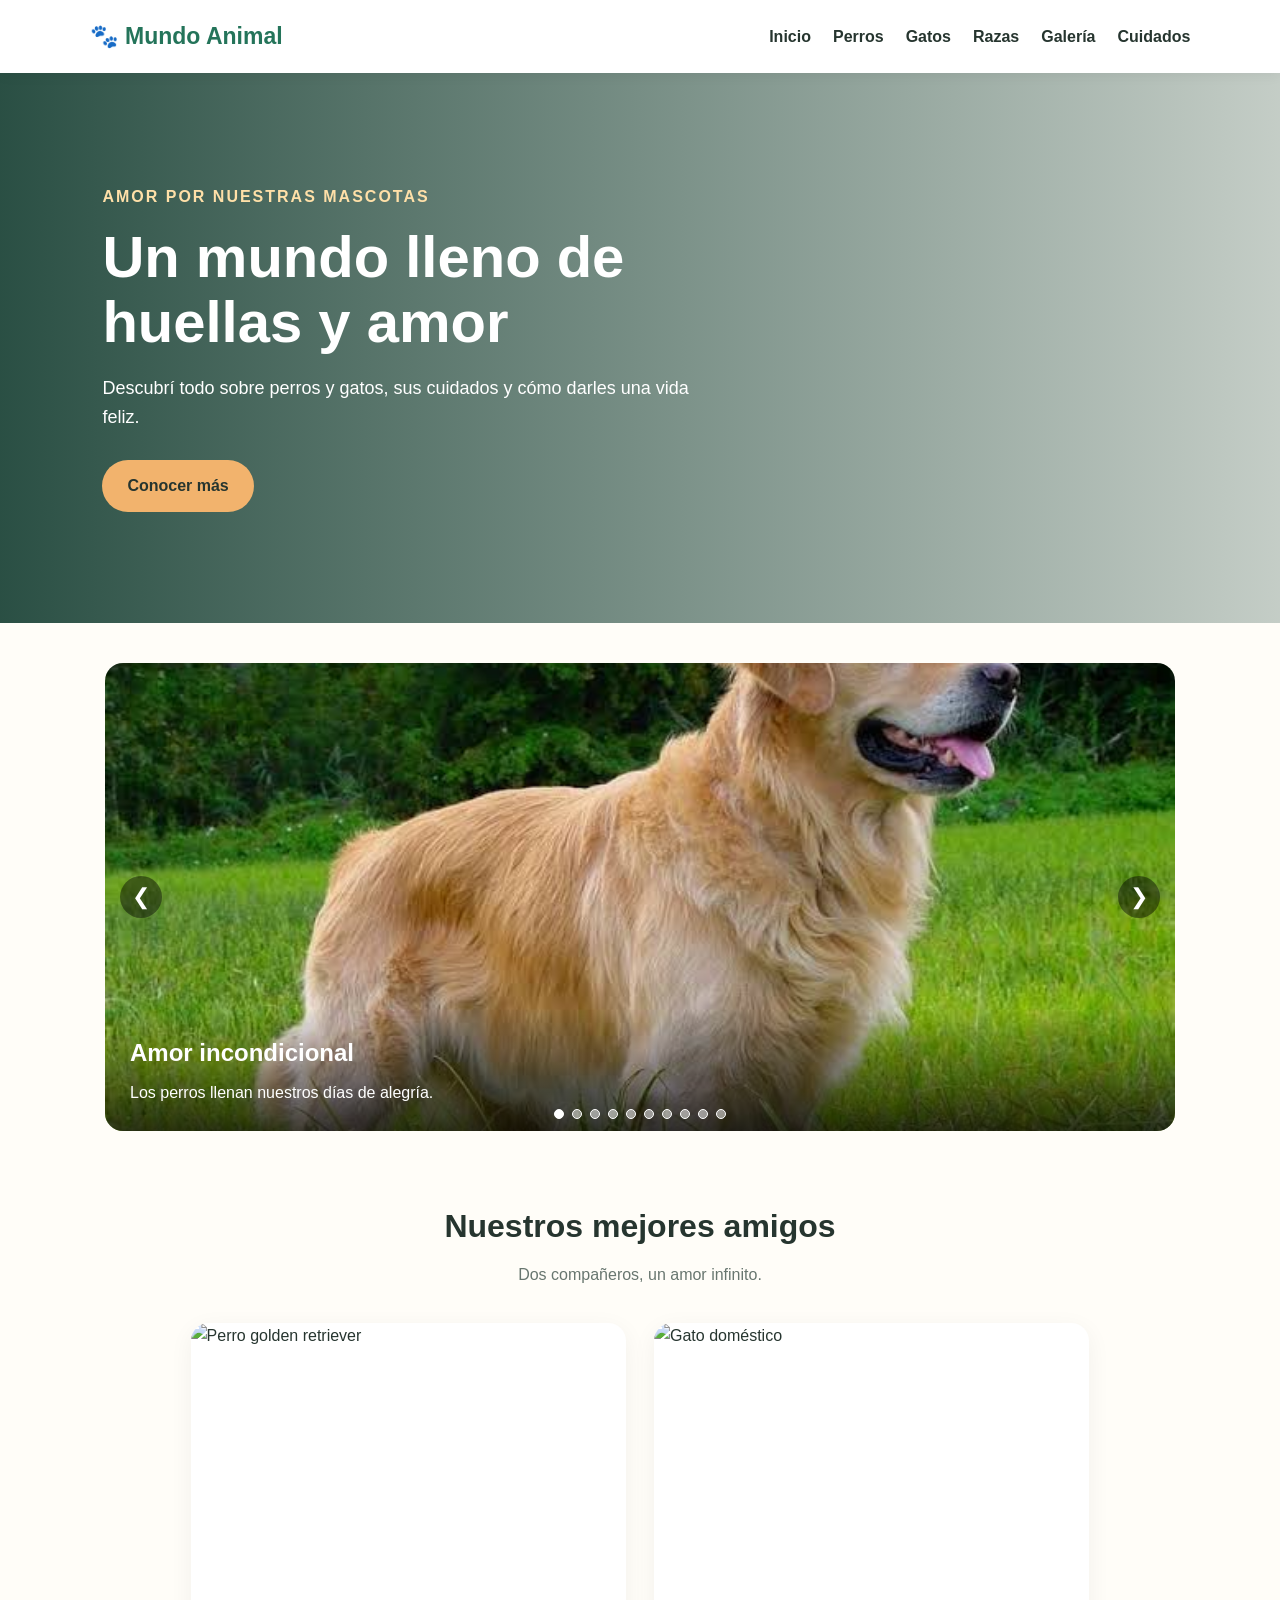
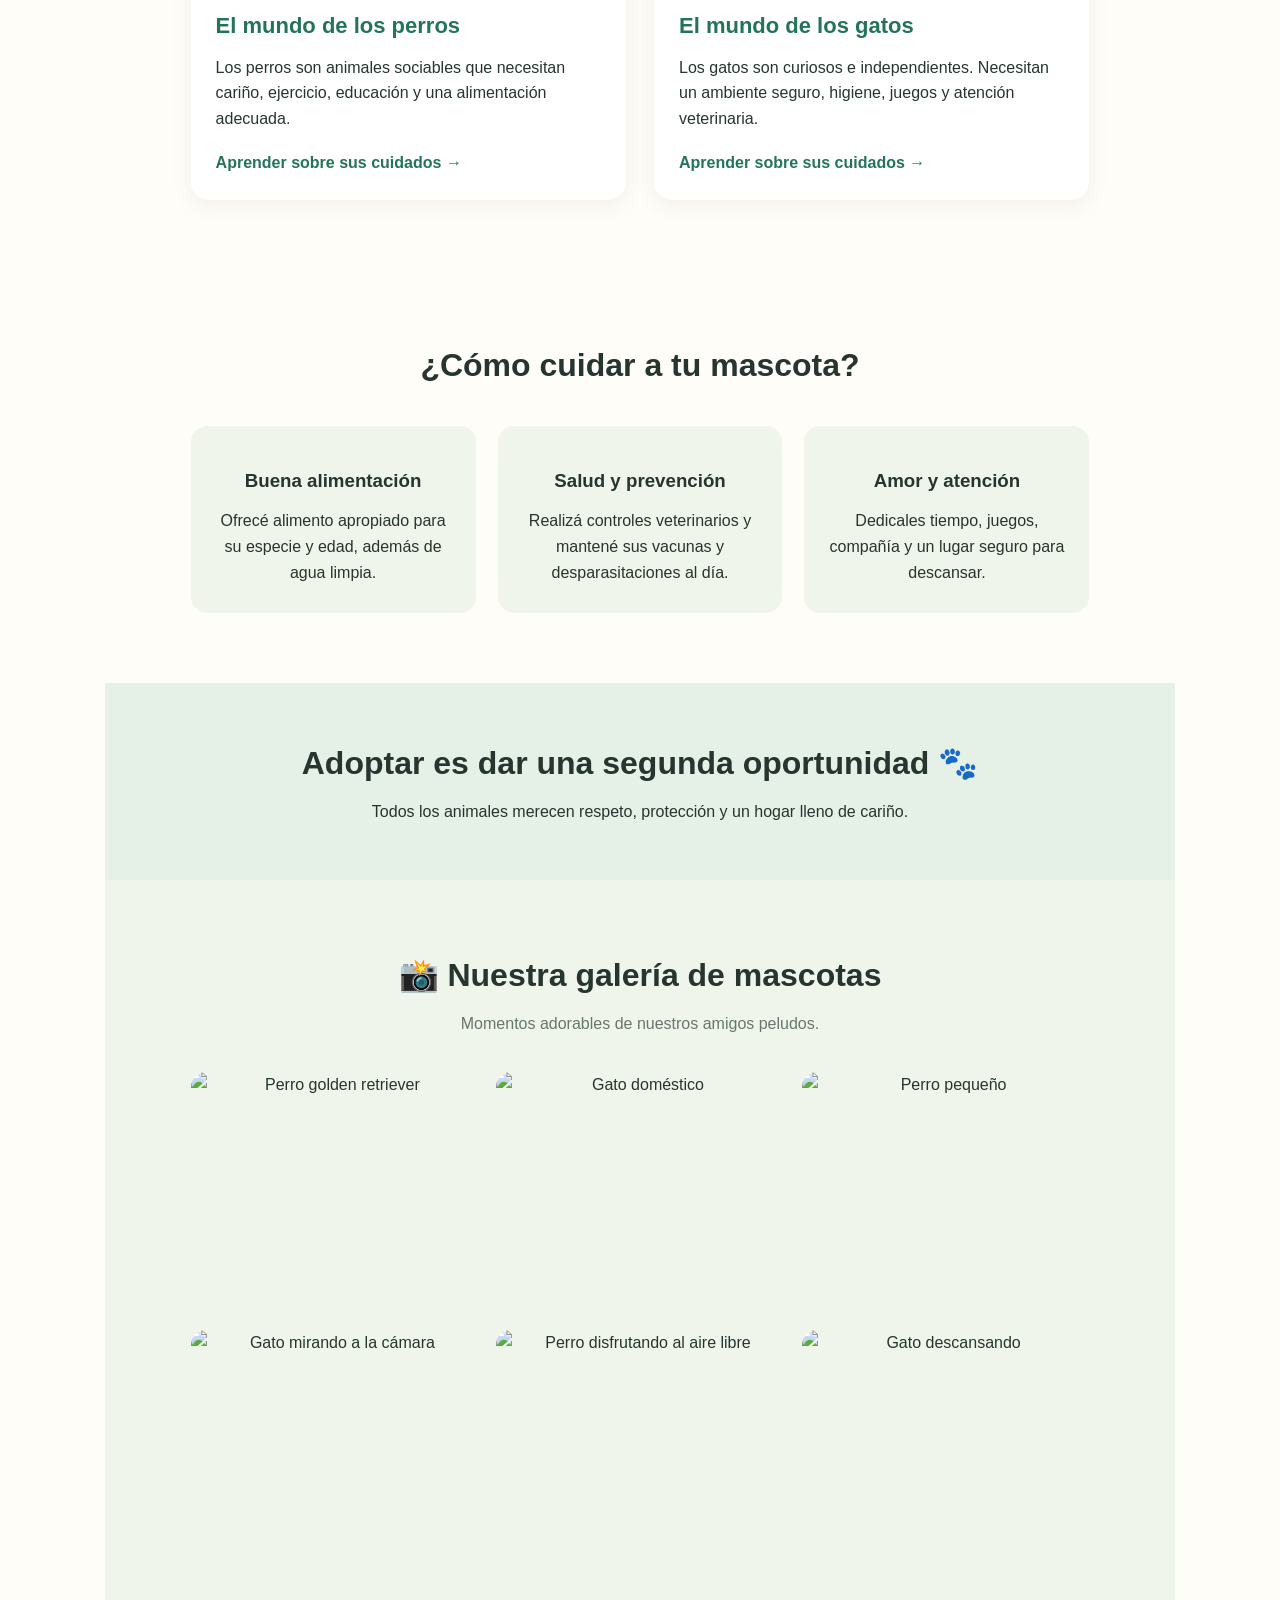
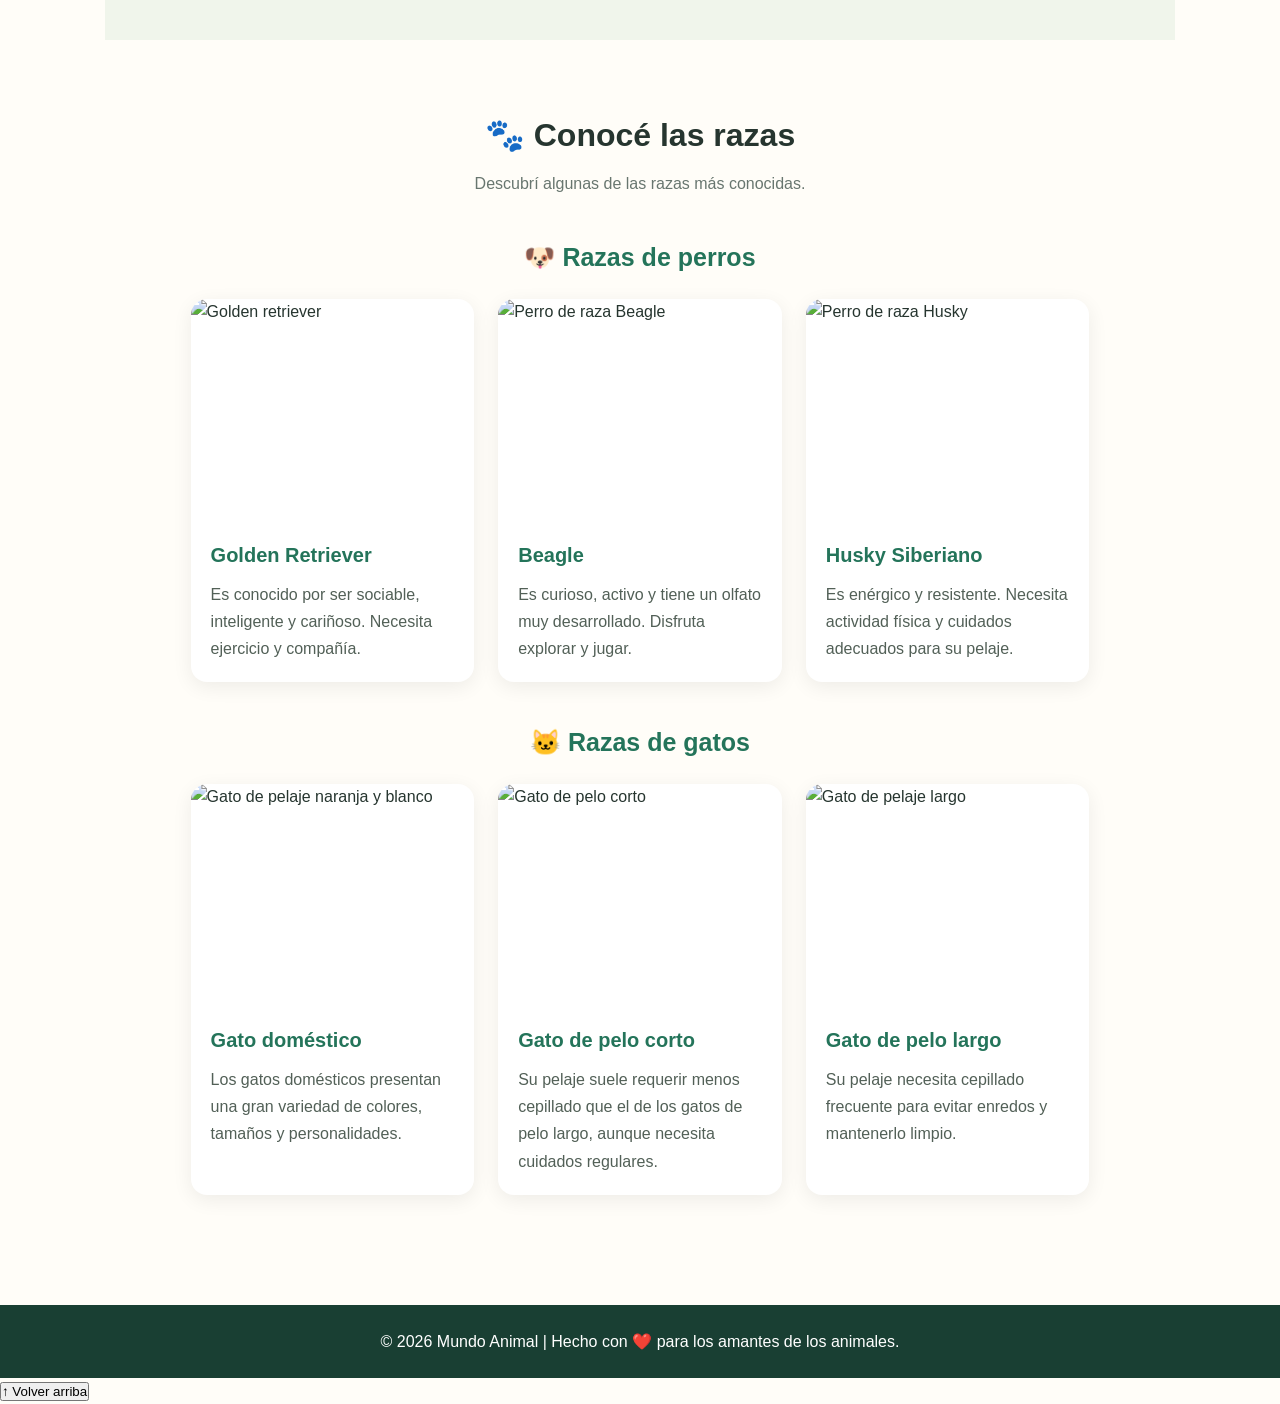
==== commit 4924b7ad: "Add files via upload" ====
--- a/index.html
+++ b/index.html
@@ -134,44 +134,6 @@
         <div class="carrusel-puntos"></div>
 
     </div>
-</section>
-
-
-</div>
-
-<div class="carrusel-slide">
-    <img src="perro2.jpg" alt="Perro">
-    <div class="carrusel-texto">
-        <h2>Momentos felices</h2>
-        <p>Jugar también es parte de su bienestar.</p>
-    </div>
-</div>
-
-<div class="carrusel-slide">
-    <img src="gato2.jpg" alt="Gato">
-    <div class="carrusel-texto">
-        <h2>Cuidado y ternura</h2>
-        <p>Cada mascota necesita atención y cariño.</p>
-    </div>
-</div>
-
-<div class="carrusel-slide">
-    <img src="perro3.jpg" alt="Perro">
-    <div class="carrusel-texto">
-        <h2>Un hogar lleno de amor</h2>
-        <p>Cuida y protege a tus mejores amigos.</p>
-    </div>
-</div>
-
-        <button class="carrusel-flecha anterior"
-                type="button" aria-label="Imagen anterior">&#10094;</button>
-
-        <button class="carrusel-flecha siguiente"
-                type="button" aria-label="Imagen siguiente">&#10095;</button>
-
-        <div class="carrusel-puntos"></div>
-    </div>
-</section>
 
 
         <section class="mascotas" id="mascotas">
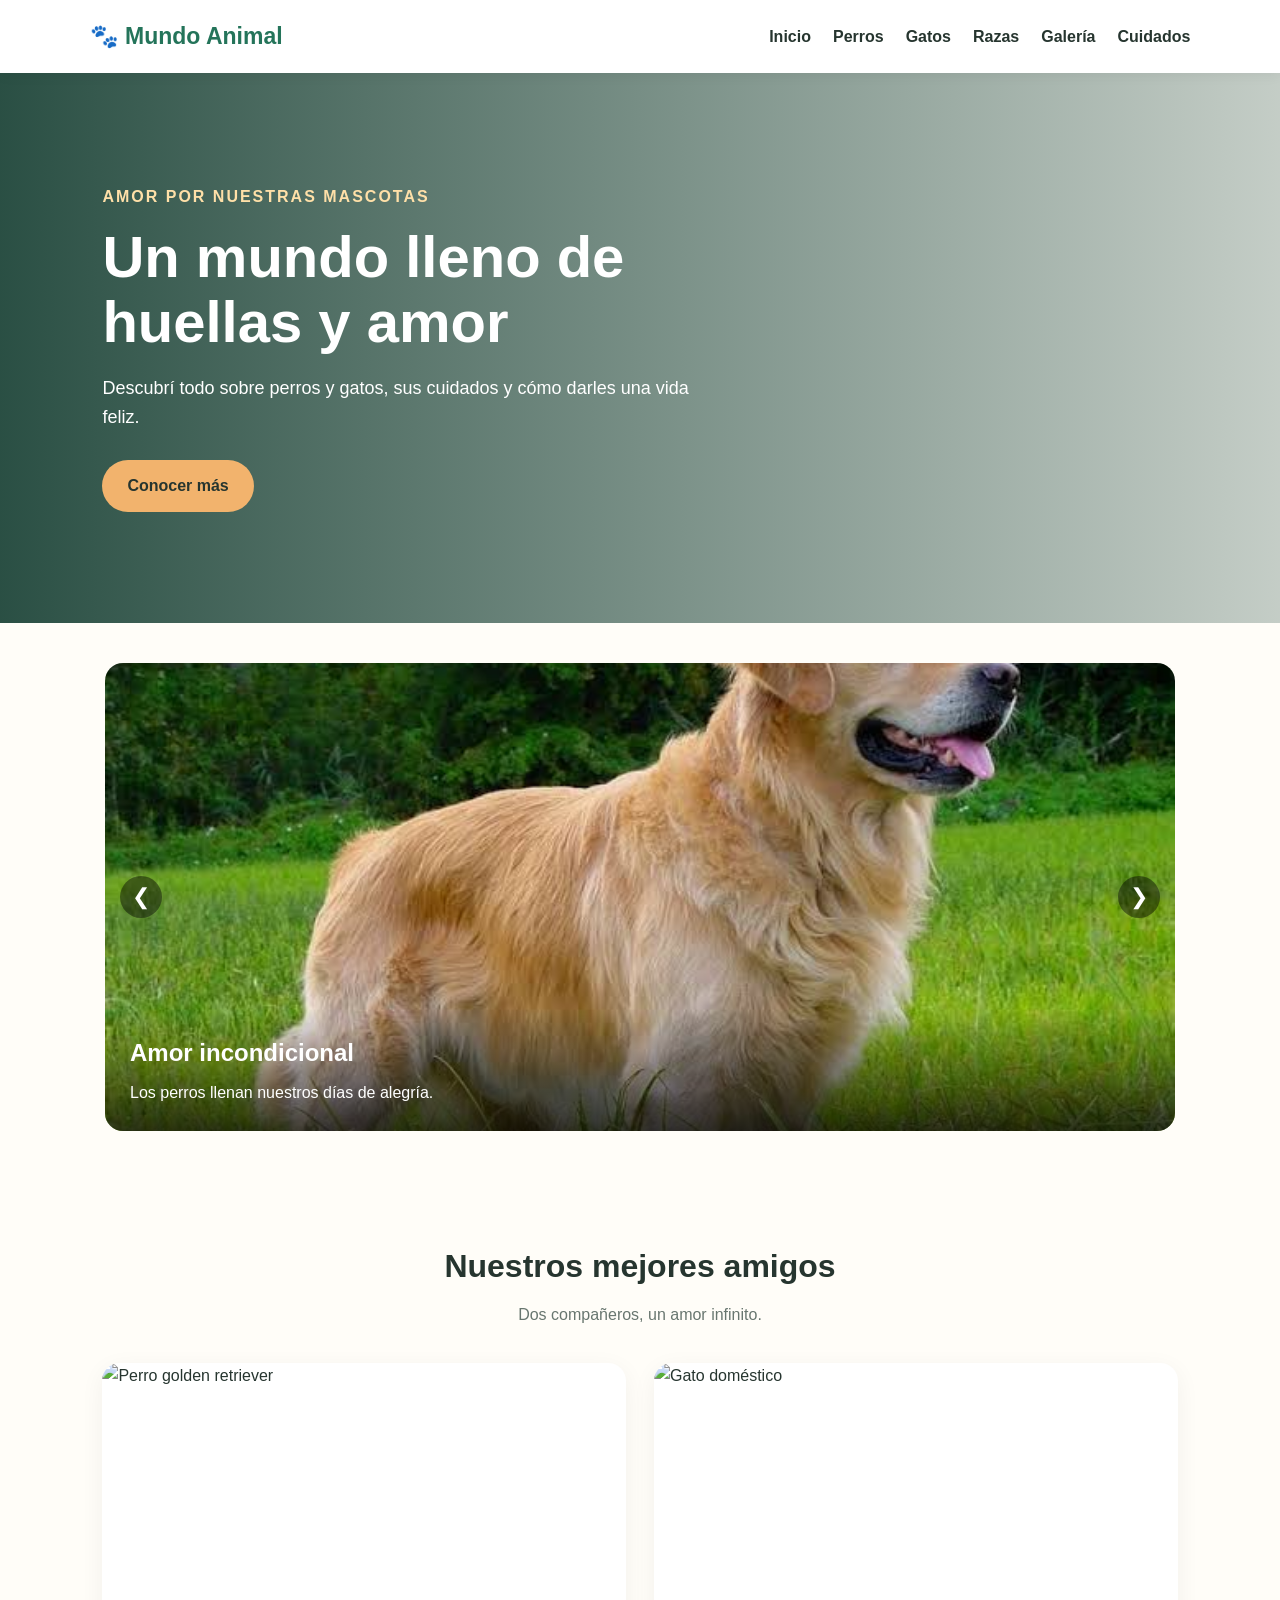
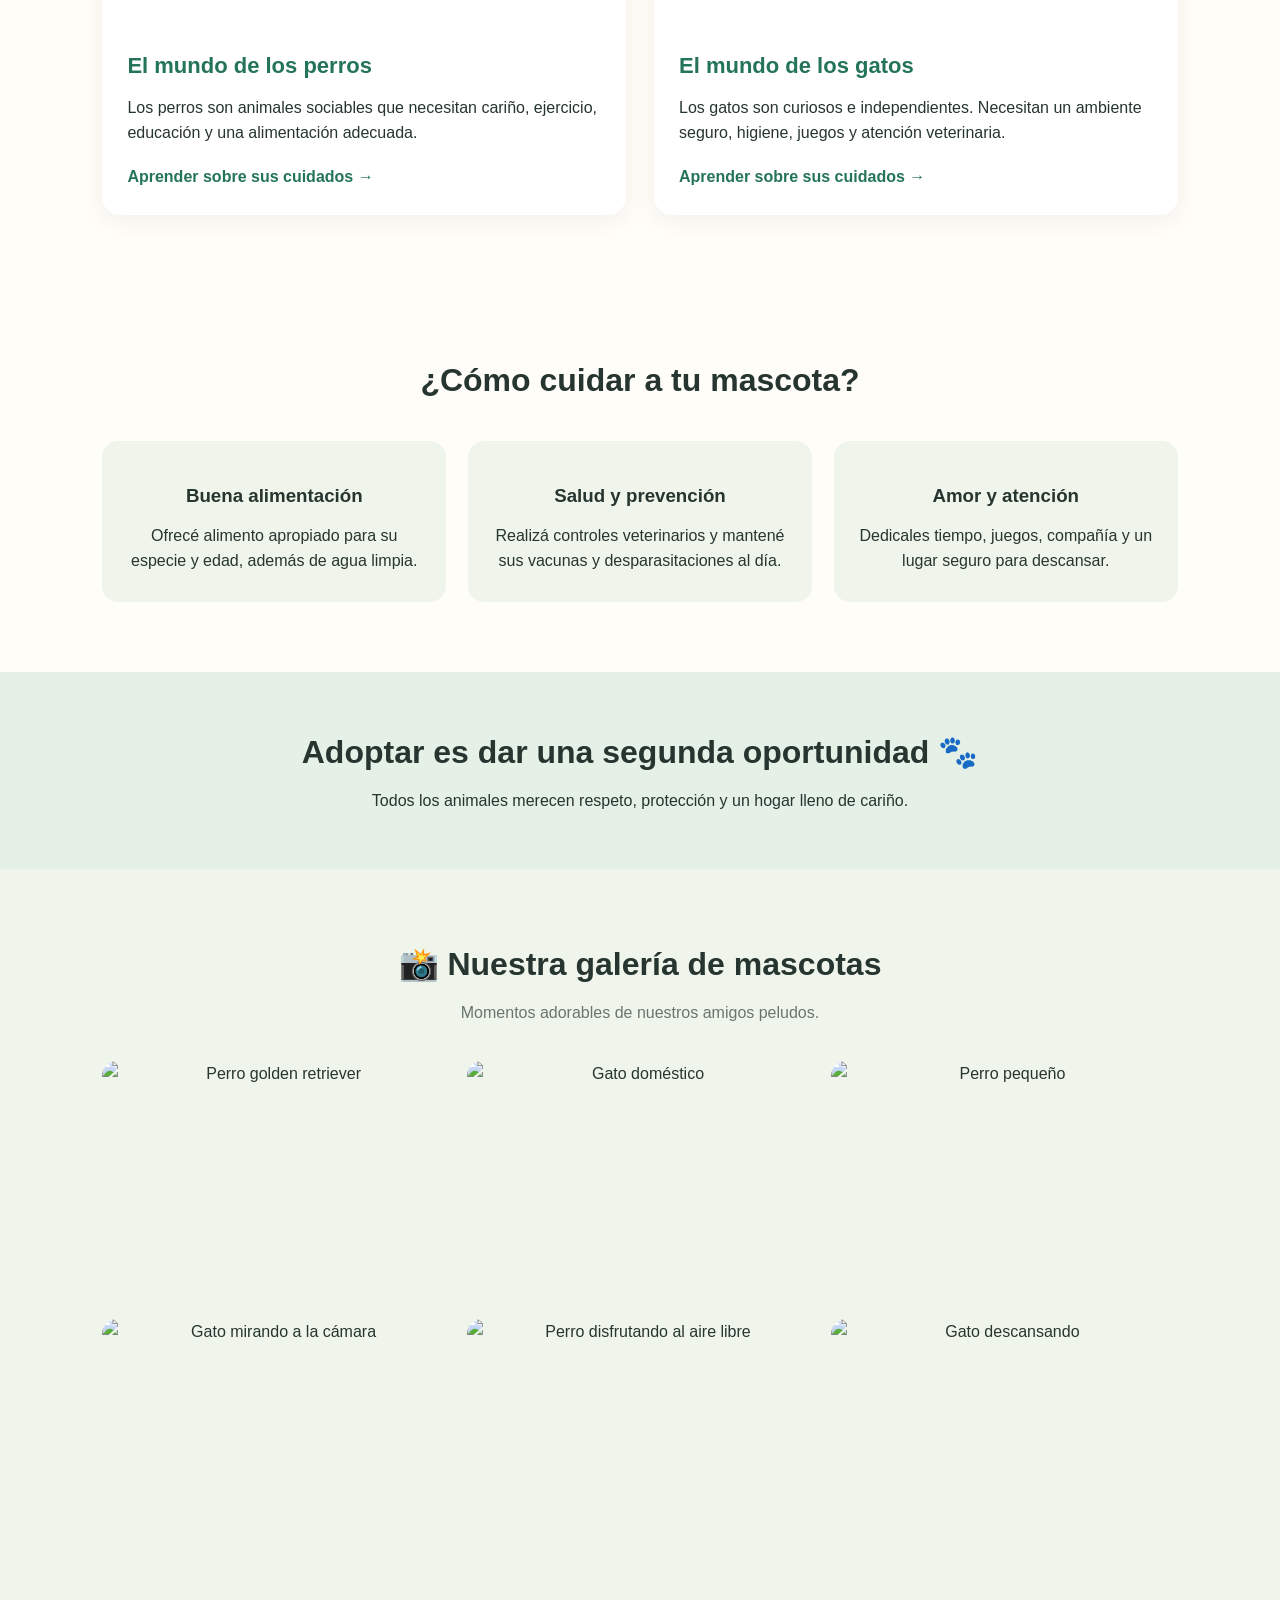
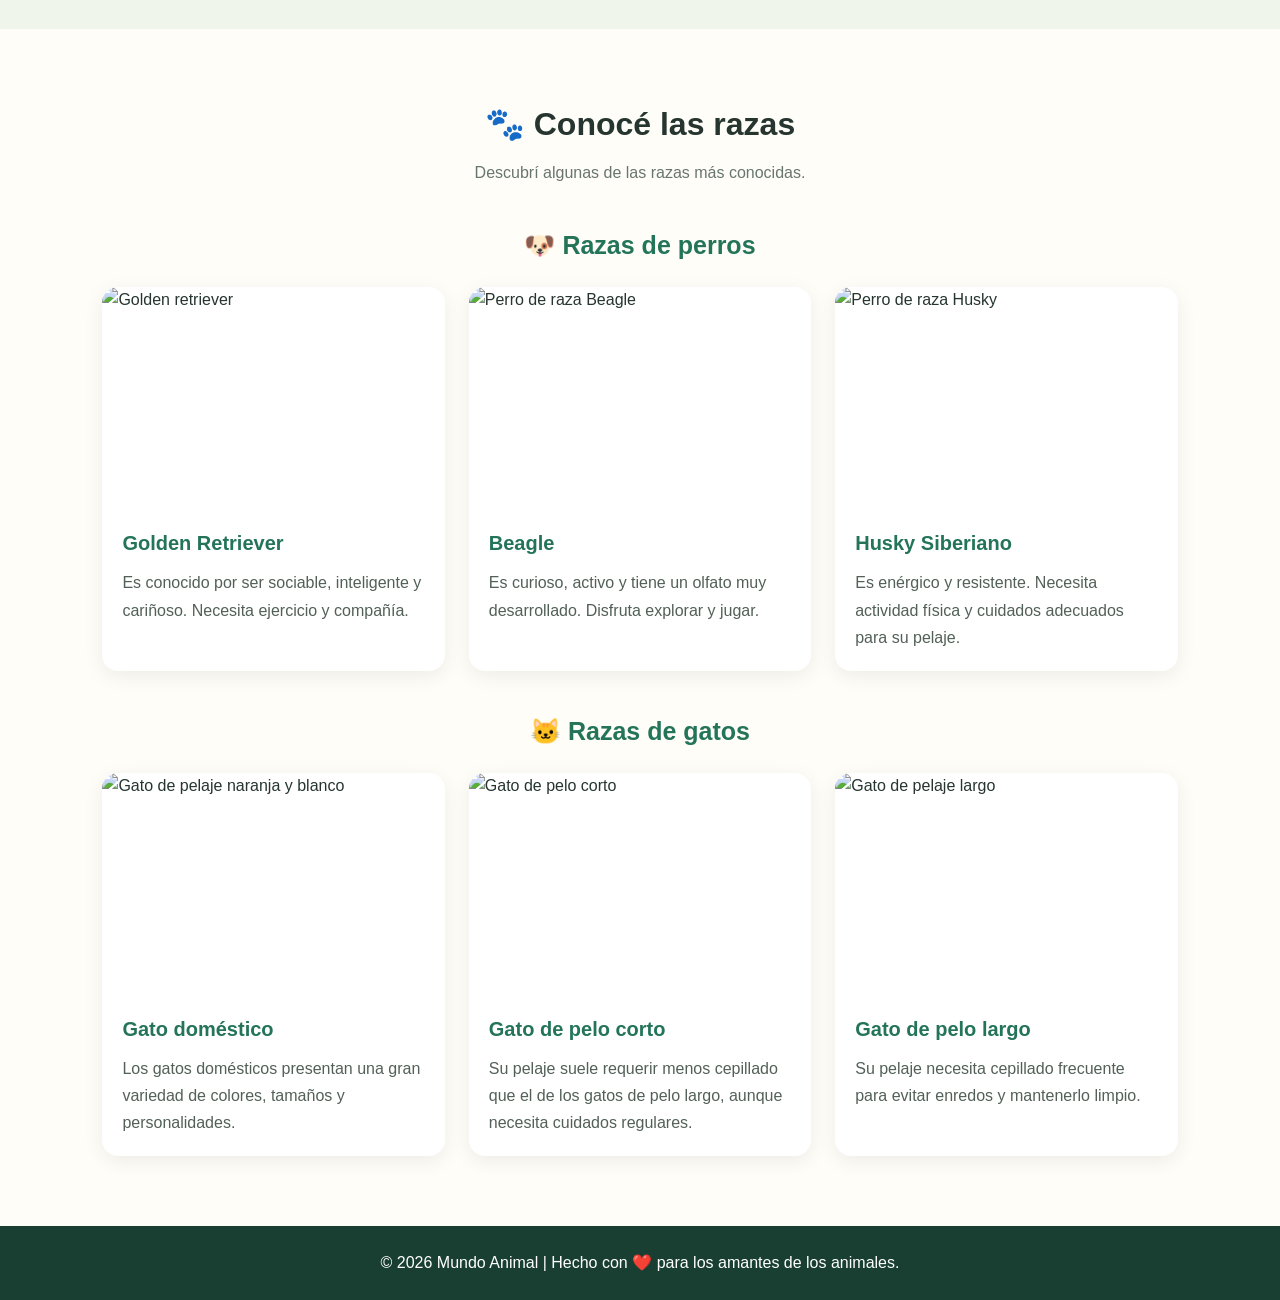
==== commit 27cd2f7b: "Update index.html" ====
--- a/index.html
+++ b/index.html
@@ -134,7 +134,9 @@
         <div class="carrusel-puntos"></div>
 
     </div>
-
+        <div class="carrusel-puntos"></div>
+    </div>
+</section>
 
         <section class="mascotas" id="mascotas">
             <h2>Nuestros mejores amigos</h2>
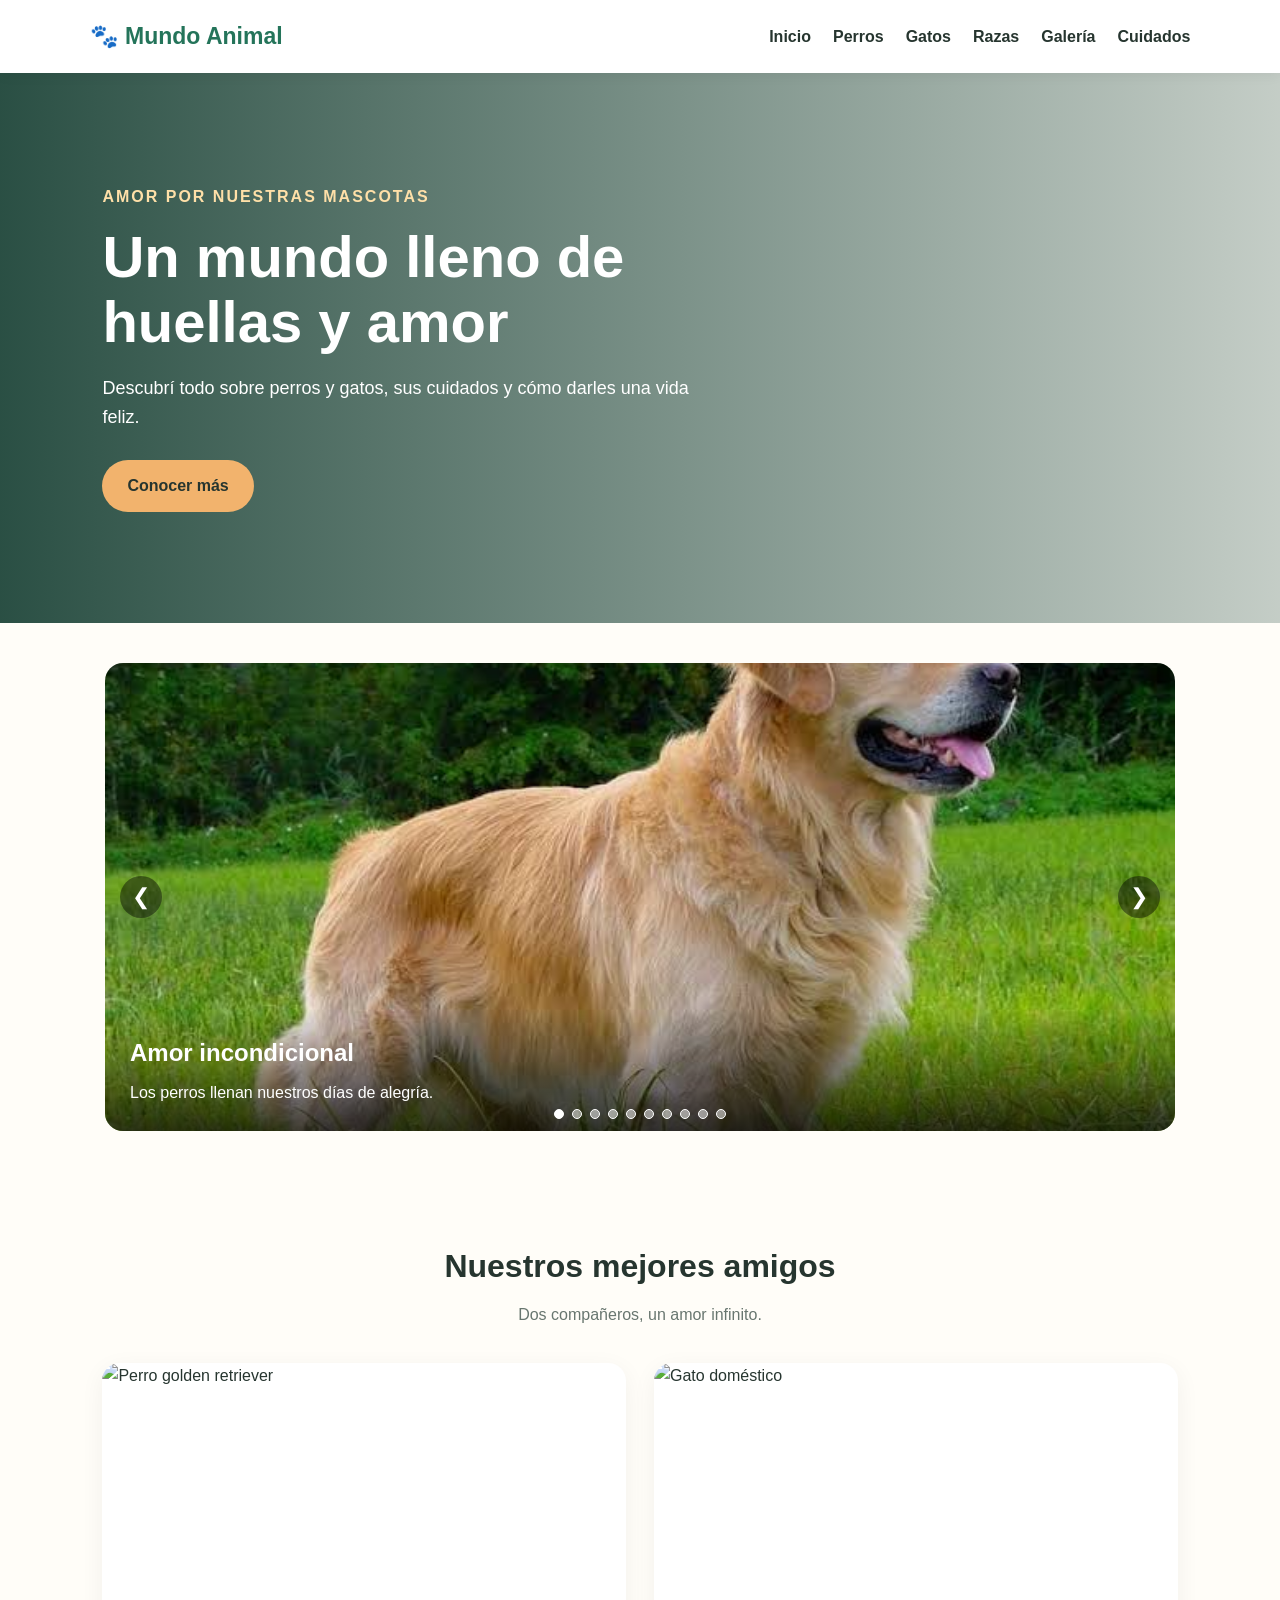
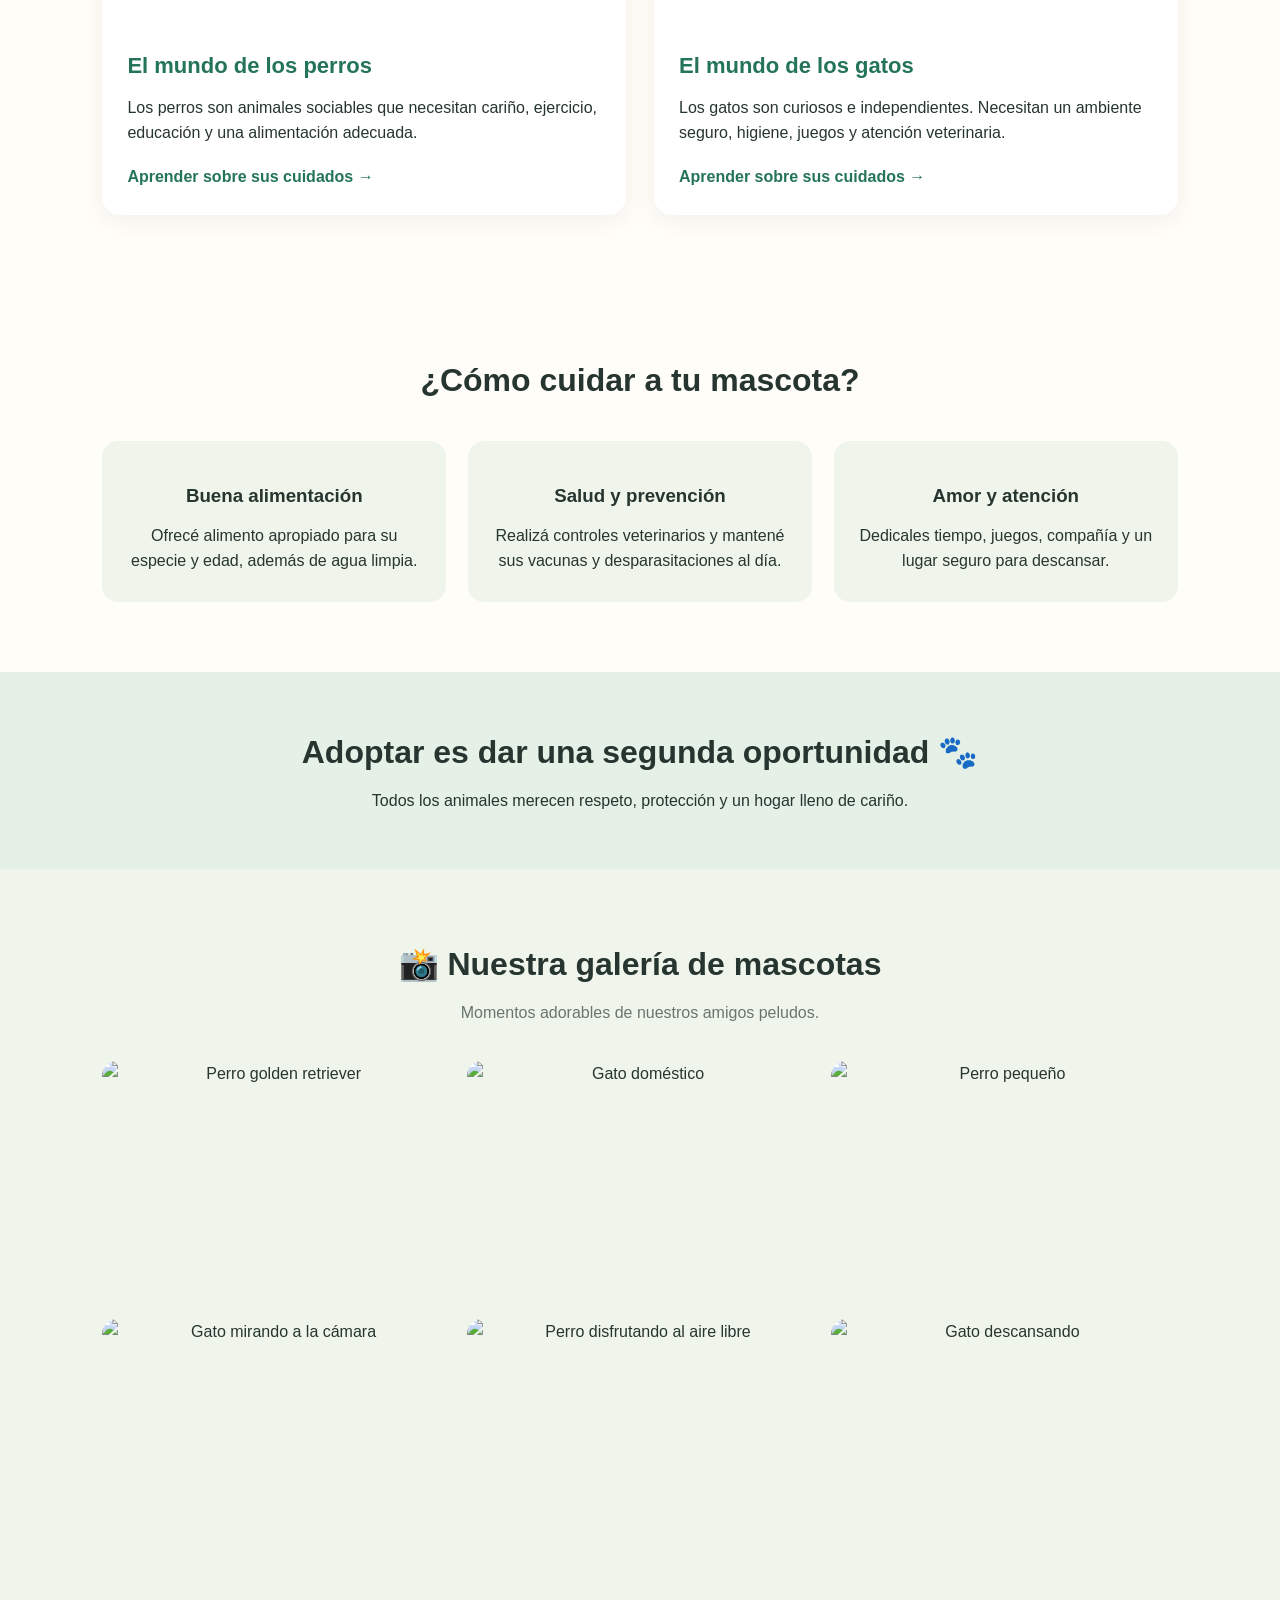
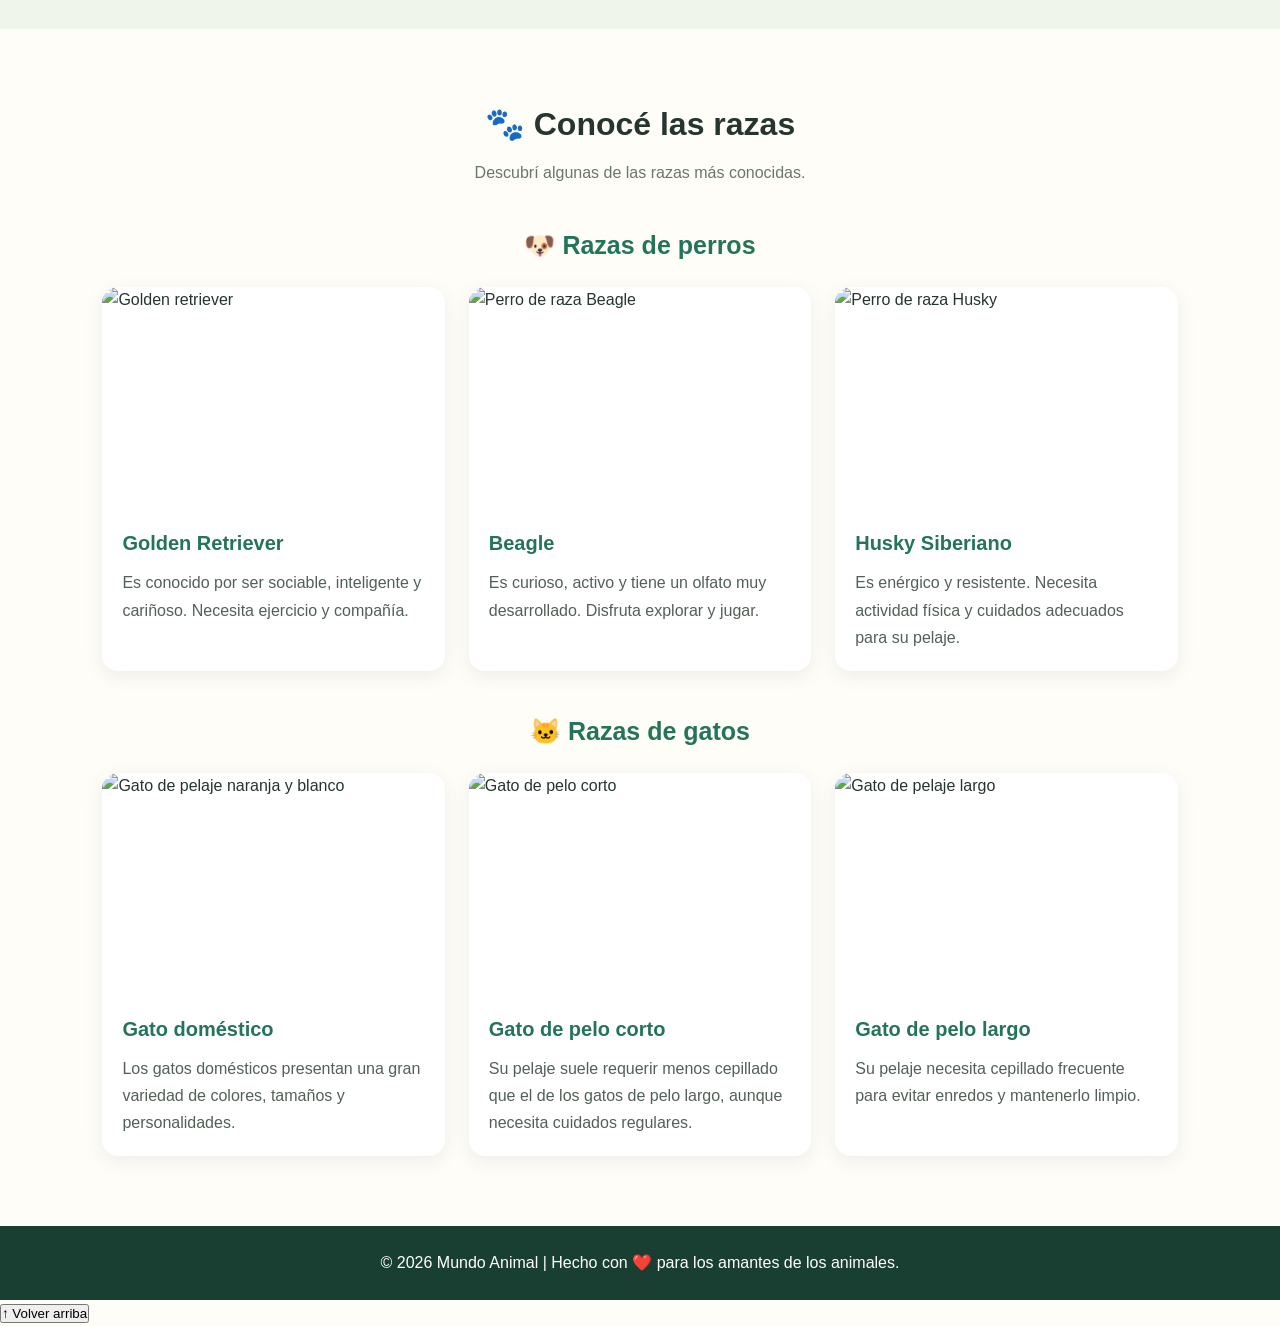
==== commit e6de0476: "Update index.html" ====
--- a/index.html
+++ b/index.html
@@ -130,10 +130,7 @@
                 type="button" aria-label="Imagen siguiente">
             &#10095;
         </button>
-
-        <div class="carrusel-puntos"></div>
-
-    </div>
+        
         <div class="carrusel-puntos"></div>
     </div>
 </section>
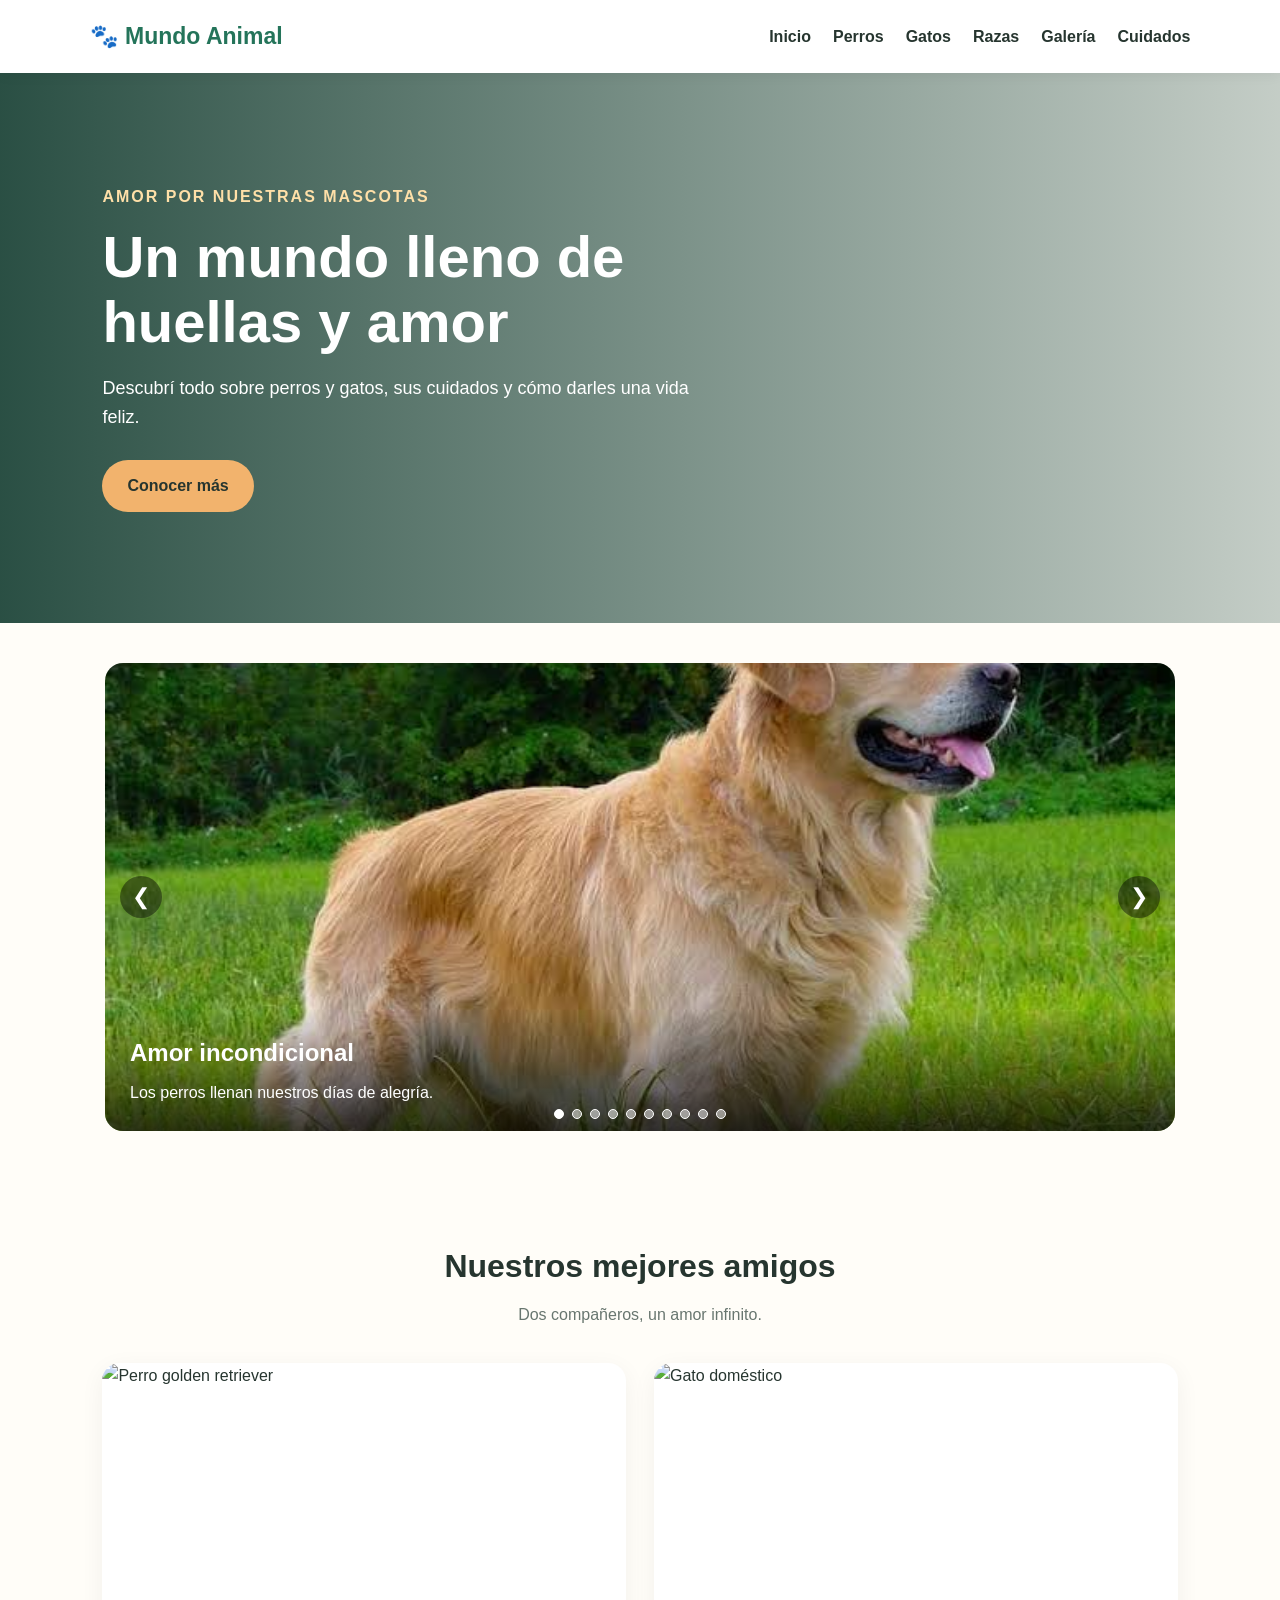
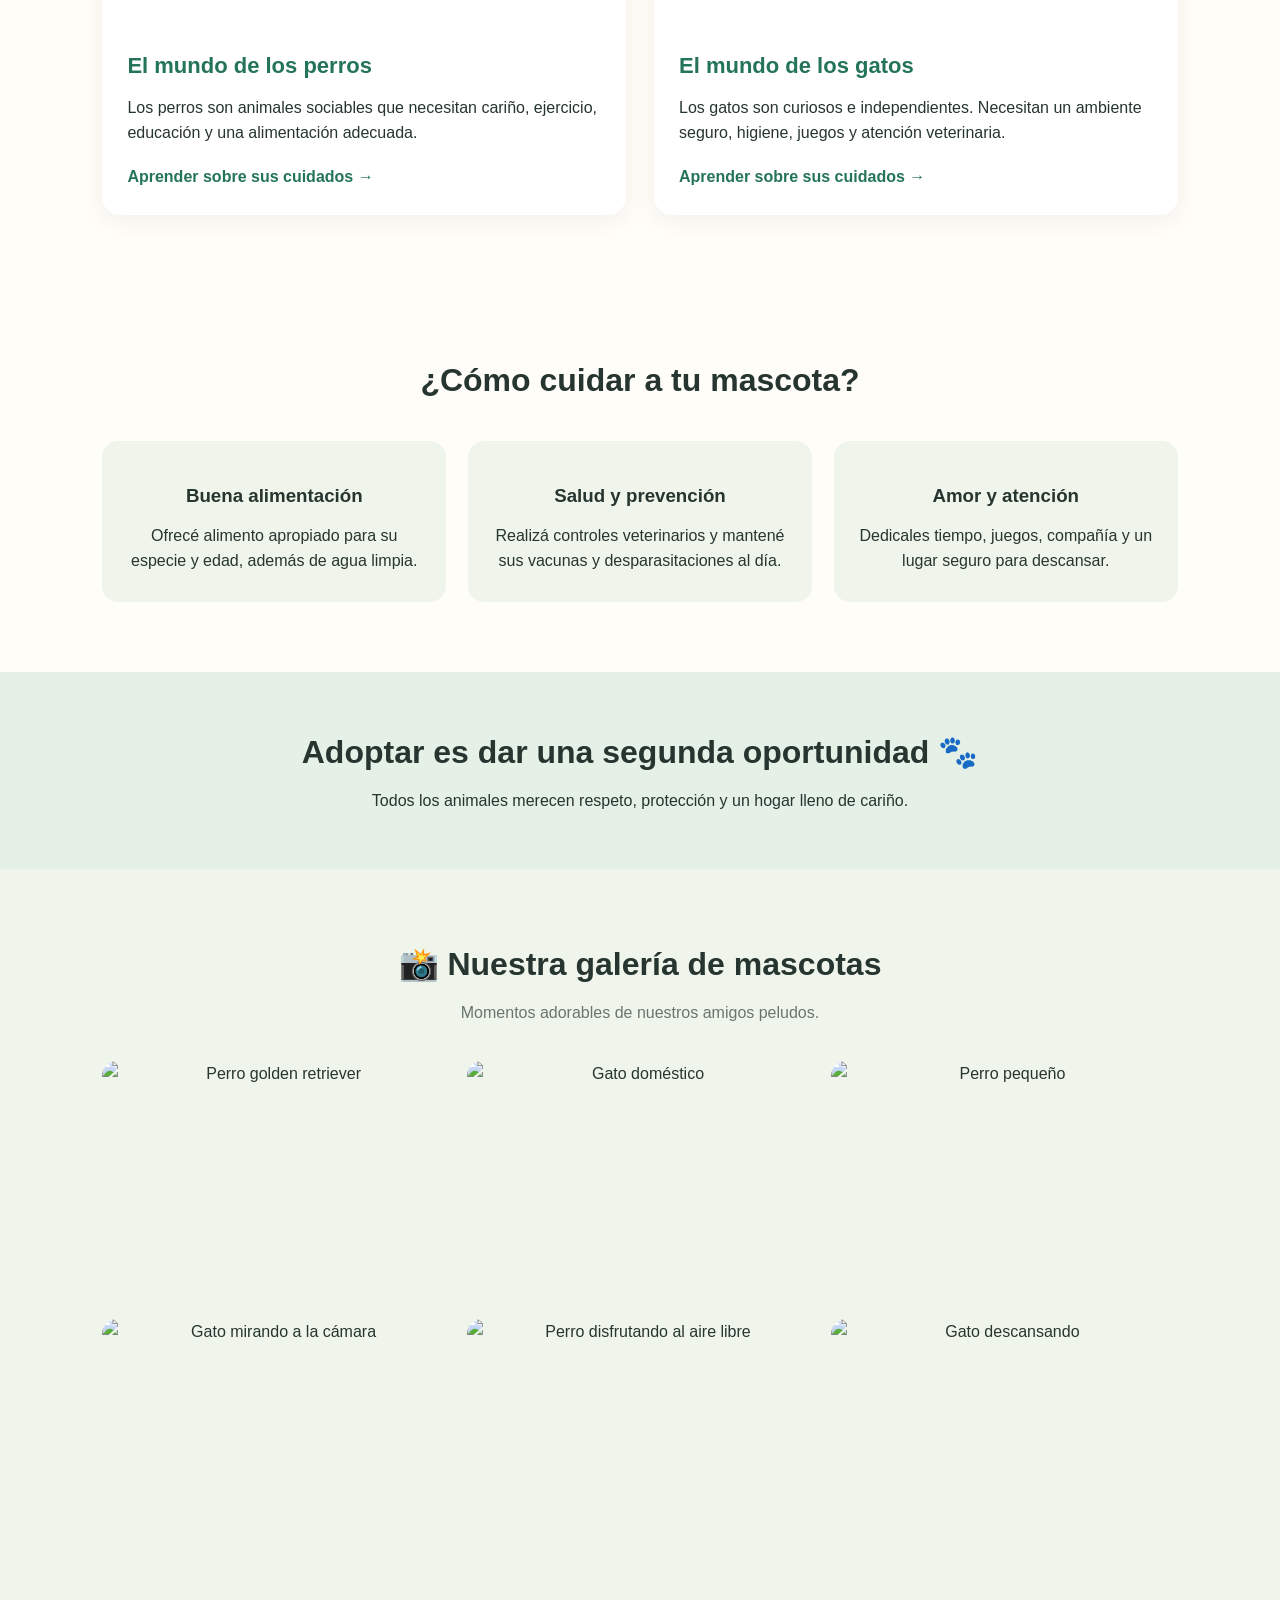
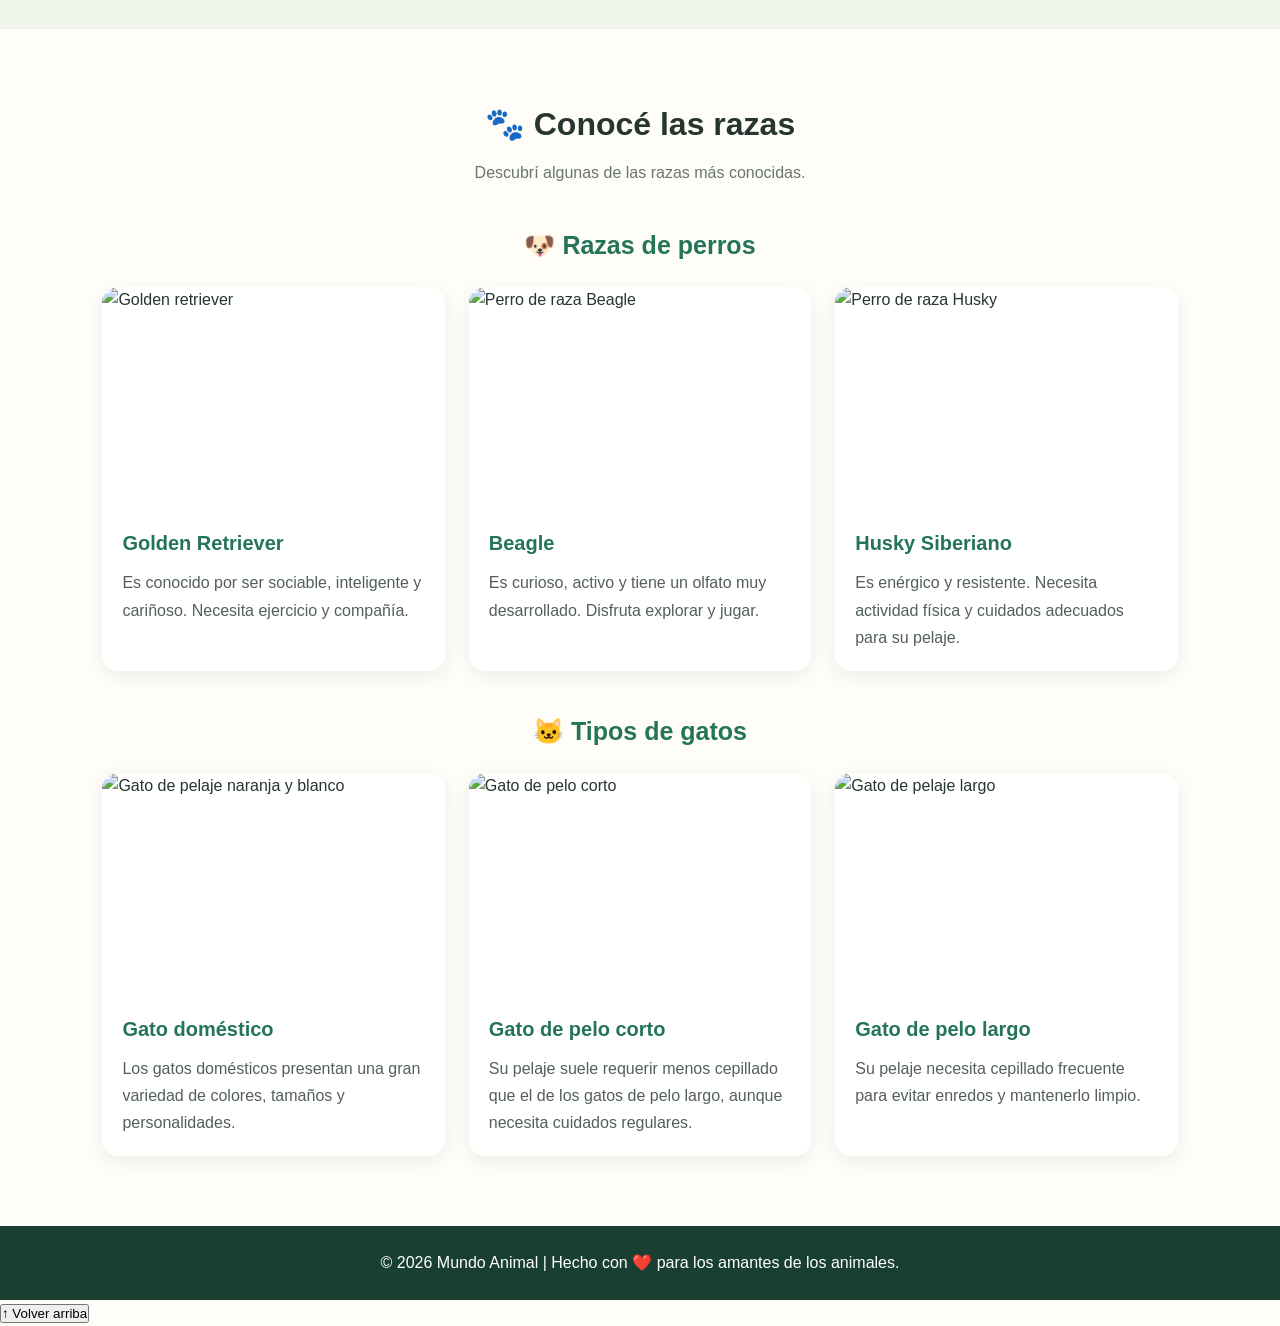
==== commit ef8ac047: "Update index.html" ====
--- a/index.html
+++ b/index.html
@@ -268,7 +268,7 @@
     </article>
 </div>
 
-<h3 class="titulo-animal">🐱 Razas de gatos</h3>
+<h3 class="titulo-animal">🐱 Tipos de gatos</h3>
 
 <div class="razas-grid">
     <article class="raza">
